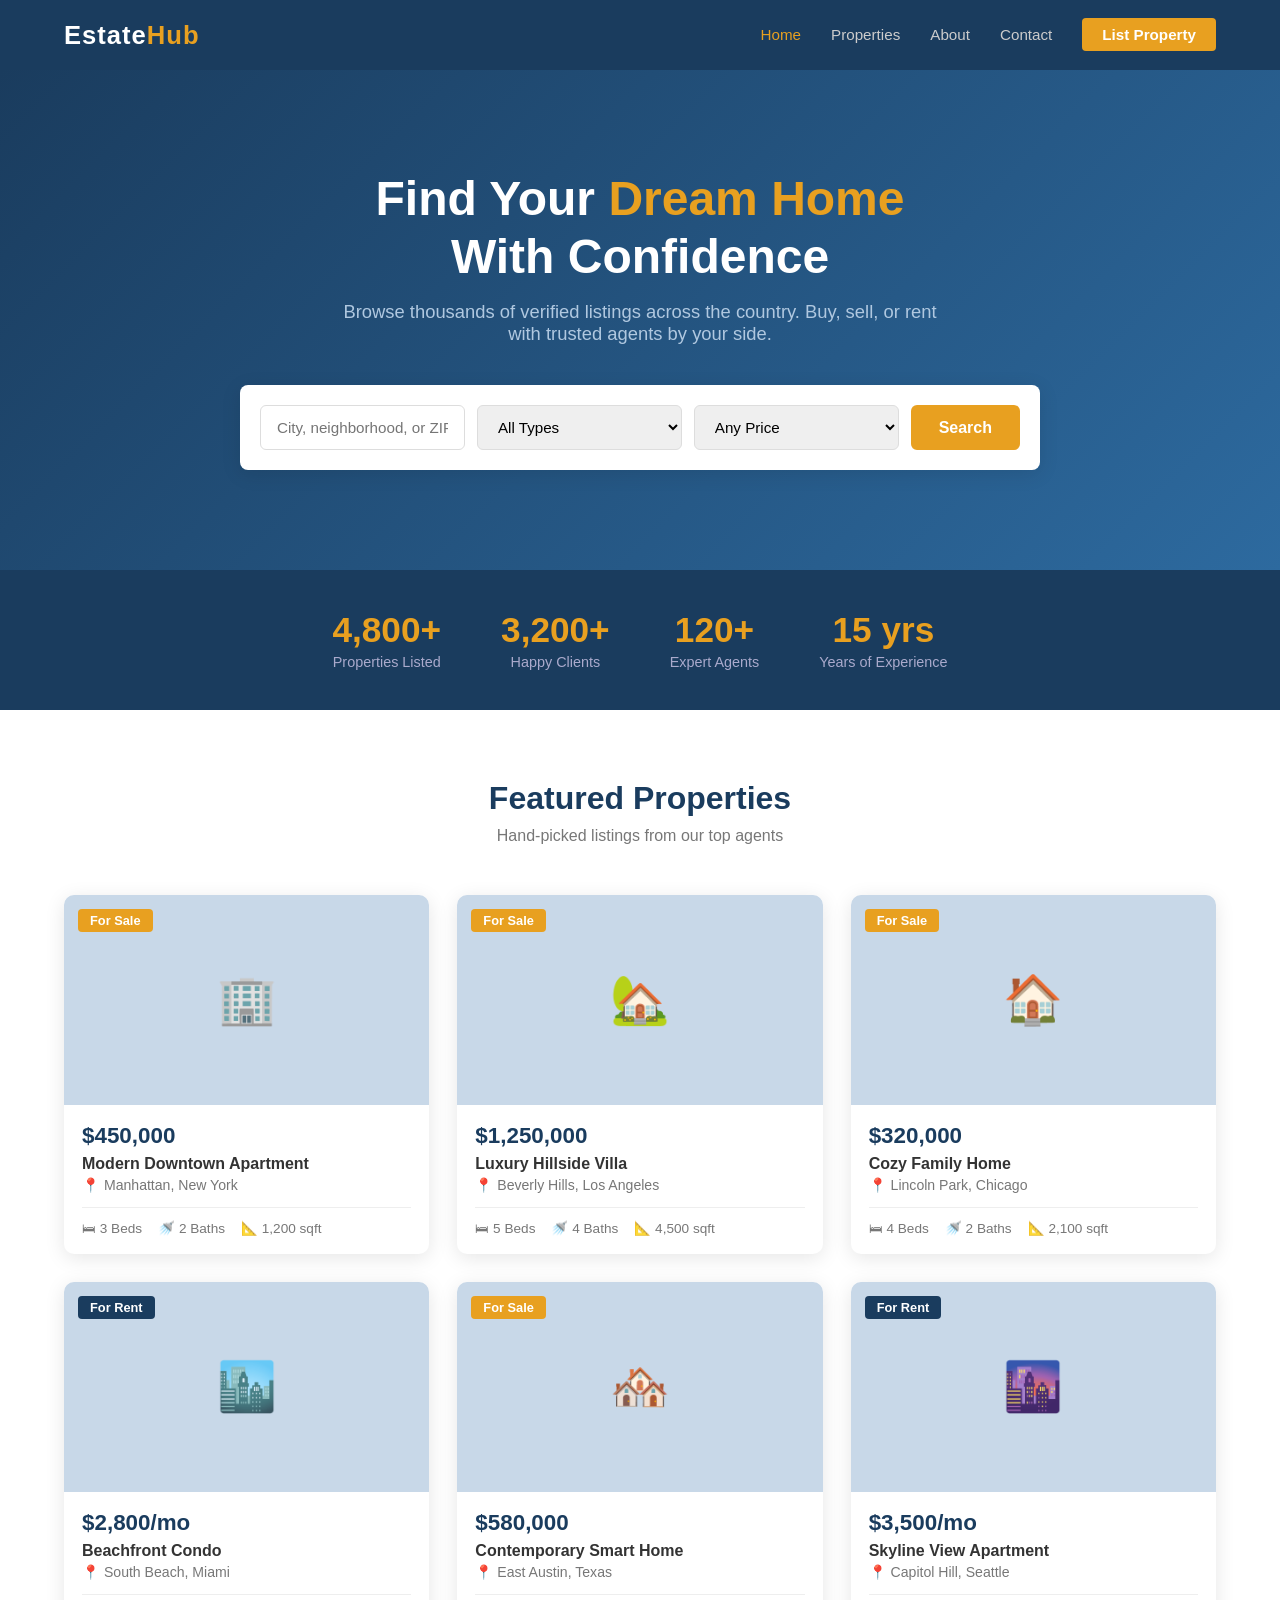
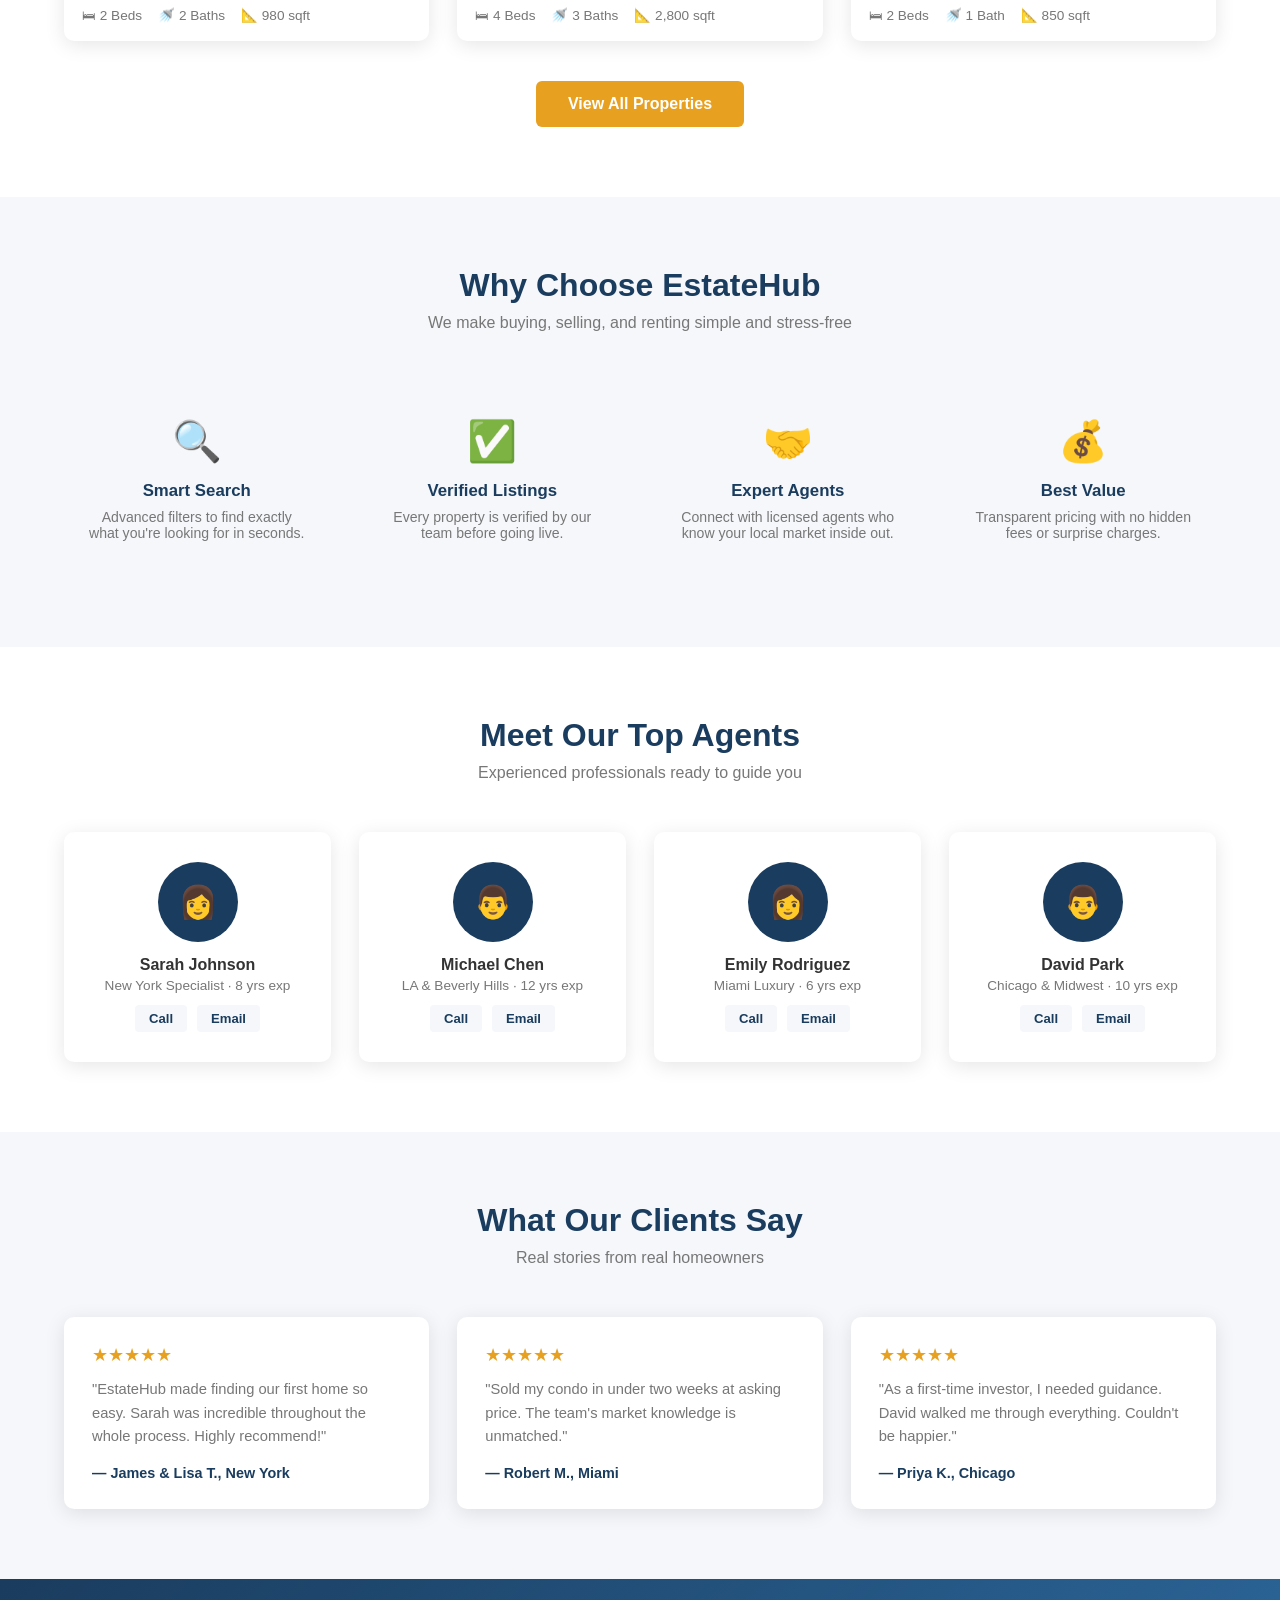
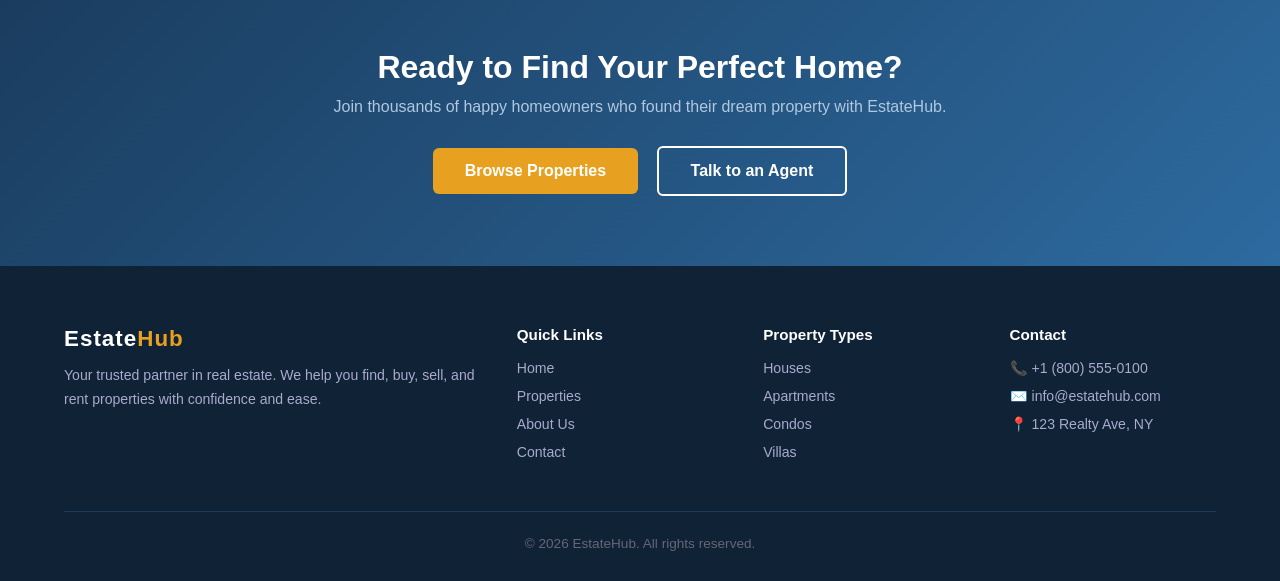
==== index.html @ df9983df "add new" ====
<!DOCTYPE html>
<html lang="en">
<head>
  <meta charset="UTF-8" />
  <meta name="viewport" content="width=device-width, initial-scale=1.0" />
  <title>EstateHub - Find Your Dream Home</title>
  <link rel="stylesheet" href="css/style.css" />
</head>
<body>

<!-- NAV -->
<nav>
  <div class="logo">Estate<span>Hub</span></div>
  <ul>
    <li><a href="index.html" class="active">Home</a></li>
    <li><a href="properties.html">Properties</a></li>
    <li><a href="about.html">About</a></li>
    <li><a href="contact.html">Contact</a></li>
    <li><a href="contact.html" class="nav-cta">List Property</a></li>
  </ul>
</nav>

<!-- HERO -->
<section class="hero">
  <h1>Find Your <span>Dream Home</span><br>With Confidence</h1>
  <p>Browse thousands of verified listings across the country. Buy, sell, or rent with trusted agents by your side.</p>
  <div class="search-bar">
    <input type="text" id="searchLocation" placeholder="City, neighborhood, or ZIP..." />
    <select id="searchType">
      <option value="">All Types</option>
      <option value="house">House</option>
      <option value="apartment">Apartment</option>
      <option value="condo">Condo</option>
      <option value="villa">Villa</option>
    </select>
    <select id="searchPrice">
      <option value="">Any Price</option>
      <option value="0-200000">Under $200K</option>
      <option value="200000-500000">$200K - $500K</option>
      <option value="500000-1000000">$500K - $1M</option>
      <option value="1000000-99999999">$1M+</option>
    </select>
    <button id="searchBtn">Search</button>
  </div>
</section>

<!-- STATS -->
<div class="stats">
  <div class="stat-item">
    <h3 data-target="4800" data-suffix="+">0</h3>
    <p>Properties Listed</p>
  </div>
  <div class="stat-item">
    <h3 data-target="3200" data-suffix="+">0</h3>
    <p>Happy Clients</p>
  </div>
  <div class="stat-item">
    <h3 data-target="120" data-suffix="+">0</h3>
    <p>Expert Agents</p>
  </div>
  <div class="stat-item">
    <h3 data-target="15" data-suffix=" yrs">0</h3>
    <p>Years of Experience</p>
  </div>
</div>

<!-- FEATURED PROPERTIES -->
<section>
  <div class="section-title">
    <h2>Featured Properties</h2>
    <p>Hand-picked listings from our top agents</p>
  </div>
  <div class="properties-grid">

    <div class="property-card" data-location="new york" data-type="apartment" data-price="450000" data-status="sale">
      <div class="card-img-wrap">
        <div class="property-img">🏢</div>
        <span class="property-badge">For Sale</span>
      </div>
      <div class="property-info">
        <div class="property-price">$450,000</div>
        <div class="property-title">Modern Downtown Apartment</div>
        <div class="property-location">📍 Manhattan, New York</div>
        <div class="property-features">
          <span>🛏 3 Beds</span>
          <span>🚿 2 Baths</span>
          <span>📐 1,200 sqft</span>
        </div>
      </div>
    </div>

    <div class="property-card" data-location="los angeles" data-type="villa" data-price="1250000" data-status="sale">
      <div class="card-img-wrap">
        <div class="property-img">🏡</div>
        <span class="property-badge">For Sale</span>
      </div>
      <div class="property-info">
        <div class="property-price">$1,250,000</div>
        <div class="property-title">Luxury Hillside Villa</div>
        <div class="property-location">📍 Beverly Hills, Los Angeles</div>
        <div class="property-features">
          <span>🛏 5 Beds</span>
          <span>🚿 4 Baths</span>
          <span>📐 4,500 sqft</span>
        </div>
      </div>
    </div>

    <div class="property-card" data-location="chicago" data-type="house" data-price="320000" data-status="sale">
      <div class="card-img-wrap">
        <div class="property-img">🏠</div>
        <span class="property-badge">For Sale</span>
      </div>
      <div class="property-info">
        <div class="property-price">$320,000</div>
        <div class="property-title">Cozy Family Home</div>
        <div class="property-location">📍 Lincoln Park, Chicago</div>
        <div class="property-features">
          <span>🛏 4 Beds</span>
          <span>🚿 2 Baths</span>
          <span>📐 2,100 sqft</span>
        </div>
      </div>
    </div>

    <div class="property-card" data-location="miami" data-type="condo" data-price="2800" data-status="rent">
      <div class="card-img-wrap">
        <div class="property-img">🏙️</div>
        <span class="property-badge" style="background:#1a3c5e">For Rent</span>
      </div>
      <div class="property-info">
        <div class="property-price">$2,800/mo</div>
        <div class="property-title">Beachfront Condo</div>
        <div class="property-location">📍 South Beach, Miami</div>
        <div class="property-features">
          <span>🛏 2 Beds</span>
          <span>🚿 2 Baths</span>
          <span>📐 980 sqft</span>
        </div>
      </div>
    </div>

    <div class="property-card" data-location="austin" data-type="house" data-price="580000" data-status="sale">
      <div class="card-img-wrap">
        <div class="property-img">🏘️</div>
        <span class="property-badge">For Sale</span>
      </div>
      <div class="property-info">
        <div class="property-price">$580,000</div>
        <div class="property-title">Contemporary Smart Home</div>
        <div class="property-location">📍 East Austin, Texas</div>
        <div class="property-features">
          <span>🛏 4 Beds</span>
          <span>🚿 3 Baths</span>
          <span>📐 2,800 sqft</span>
        </div>
      </div>
    </div>

    <div class="property-card" data-location="seattle" data-type="apartment" data-price="3500" data-status="rent">
      <div class="card-img-wrap">
        <div class="property-img">🌆</div>
        <span class="property-badge" style="background:#1a3c5e">For Rent</span>
      </div>
      <div class="property-info">
        <div class="property-price">$3,500/mo</div>
        <div class="property-title">Skyline View Apartment</div>
        <div class="property-location">📍 Capitol Hill, Seattle</div>
        <div class="property-features">
          <span>🛏 2 Beds</span>
          <span>🚿 1 Bath</span>
          <span>📐 850 sqft</span>
        </div>
      </div>
    </div>

  </div>
  <div style="text-align:center; margin-top:40px;">
    <a href="properties.html" class="btn btn-accent">View All Properties</a>
  </div>
</section>

<!-- WHY CHOOSE US -->
<section style="background:var(--light)">
  <div class="section-title">
    <h2>Why Choose EstateHub</h2>
    <p>We make buying, selling, and renting simple and stress-free</p>
  </div>
  <div class="features-grid">
    <div class="feature-card">
      <div class="feature-icon">🔍</div>
      <h3>Smart Search</h3>
      <p>Advanced filters to find exactly what you're looking for in seconds.</p>
    </div>
    <div class="feature-card">
      <div class="feature-icon">✅</div>
      <h3>Verified Listings</h3>
      <p>Every property is verified by our team before going live.</p>
    </div>
    <div class="feature-card">
      <div class="feature-icon">🤝</div>
      <h3>Expert Agents</h3>
      <p>Connect with licensed agents who know your local market inside out.</p>
    </div>
    <div class="feature-card">
      <div class="feature-icon">💰</div>
      <h3>Best Value</h3>
      <p>Transparent pricing with no hidden fees or surprise charges.</p>
    </div>
  </div>
</section>

<!-- AGENTS -->
<section>
  <div class="section-title">
    <h2>Meet Our Top Agents</h2>
    <p>Experienced professionals ready to guide you</p>
  </div>
  <div class="agents-grid">
    <div class="agent-card">
      <div class="agent-avatar">👩</div>
      <h3>Sarah Johnson</h3>
      <p>New York Specialist · 8 yrs exp</p>
      <div class="agent-contact">
        <a href="contact.html">Call</a>
        <a href="contact.html">Email</a>
      </div>
    </div>
    <div class="agent-card">
      <div class="agent-avatar">👨</div>
      <h3>Michael Chen</h3>
      <p>LA & Beverly Hills · 12 yrs exp</p>
      <div class="agent-contact">
        <a href="contact.html">Call</a>
        <a href="contact.html">Email</a>
      </div>
    </div>
    <div class="agent-card">
      <div class="agent-avatar">👩</div>
      <h3>Emily Rodriguez</h3>
      <p>Miami Luxury · 6 yrs exp</p>
      <div class="agent-contact">
        <a href="contact.html">Call</a>
        <a href="contact.html">Email</a>
      </div>
    </div>
    <div class="agent-card">
      <div class="agent-avatar">👨</div>
      <h3>David Park</h3>
      <p>Chicago & Midwest · 10 yrs exp</p>
      <div class="agent-contact">
        <a href="contact.html">Call</a>
        <a href="contact.html">Email</a>
      </div>
    </div>
  </div>
</section>

<!-- TESTIMONIALS -->
<section class="testimonials">
  <div class="section-title">
    <h2>What Our Clients Say</h2>
    <p>Real stories from real homeowners</p>
  </div>
  <div class="testimonials-grid">
    <div class="testimonial-card">
      <div class="stars">★★★★★</div>
      <p>"EstateHub made finding our first home so easy. Sarah was incredible throughout the whole process. Highly recommend!"</p>
      <div class="testimonial-author">— James & Lisa T., New York</div>
    </div>
    <div class="testimonial-card">
      <div class="stars">★★★★★</div>
      <p>"Sold my condo in under two weeks at asking price. The team's market knowledge is unmatched."</p>
      <div class="testimonial-author">— Robert M., Miami</div>
    </div>
    <div class="testimonial-card">
      <div class="stars">★★★★★</div>
      <p>"As a first-time investor, I needed guidance. David walked me through everything. Couldn't be happier."</p>
      <div class="testimonial-author">— Priya K., Chicago</div>
    </div>
  </div>
</section>

<!-- CTA -->
<section class="cta-banner">
  <h2>Ready to Find Your Perfect Home?</h2>
  <p>Join thousands of happy homeowners who found their dream property with EstateHub.</p>
  <a href="properties.html" class="btn btn-accent">Browse Properties</a>
  <a href="contact.html" class="btn btn-outline">Talk to an Agent</a>
</section>

<!-- FOOTER -->
<footer>
  <div class="footer-grid">
    <div class="footer-brand">
      <div class="logo">Estate<span>Hub</span></div>
      <p>Your trusted partner in real estate. We help you find, buy, sell, and rent properties with confidence and ease.</p>
    </div>
    <div>
      <h4>Quick Links</h4>
      <ul>
        <li><a href="index.html">Home</a></li>
        <li><a href="properties.html">Properties</a></li>
        <li><a href="about.html">About Us</a></li>
        <li><a href="contact.html">Contact</a></li>
      </ul>
    </div>
    <div>
      <h4>Property Types</h4>
      <ul>
        <li><a href="properties.html">Houses</a></li>
        <li><a href="properties.html">Apartments</a></li>
        <li><a href="properties.html">Condos</a></li>
        <li><a href="properties.html">Villas</a></li>
      </ul>
    </div>
    <div>
      <h4>Contact</h4>
      <ul>
        <li><a href="#">📞 +1 (800) 555-0100</a></li>
        <li><a href="#">✉️ info@estatehub.com</a></li>
        <li><a href="#">📍 123 Realty Ave, NY</a></li>
      </ul>
    </div>
  </div>
  <div class="footer-bottom">
    <p>&copy; 2026 EstateHub. All rights reserved.</p>
  </div>
</footer>

<script src="js/main.js"></script>
</body>
</html>
---- css/style.css ----
* {
  margin: 0;
  padding: 0;
  box-sizing: border-box;
}

:root {
  --primary: #1a3c5e;
  --accent: #e8a020;
  --light: #f5f7fa;
  --text: #333;
  --muted: #777;
  --white: #fff;
  --shadow: 0 4px 20px rgba(0,0,0,0.1);
}

body {
  font-family: 'Segoe UI', sans-serif;
  color: var(--text);
  background: var(--white);
}

a { text-decoration: none; color: inherit; }

/* NAV */
nav {
  background: var(--primary);
  padding: 0 5%;
  display: flex;
  align-items: center;
  justify-content: space-between;
  position: sticky;
  top: 0;
  z-index: 100;
  height: 70px;
}

.logo {
  color: var(--white);
  font-size: 1.6rem;
  font-weight: 700;
  letter-spacing: 1px;
}

.logo span { color: var(--accent); }

nav ul {
  list-style: none;
  display: flex;
  gap: 30px;
}

nav ul a {
  color: #ccc;
  font-size: 0.95rem;
  transition: color 0.2s;
}

nav ul a:hover, nav ul a.active { color: var(--accent); }

.nav-cta {
  background: var(--accent);
  color: var(--white) !important;
  padding: 8px 20px;
  border-radius: 4px;
  font-weight: 600;
}

/* HERO */
.hero {
  background: linear-gradient(135deg, #1a3c5e 0%, #2d6a9f 100%);
  color: var(--white);
  padding: 100px 5%;
  text-align: center;
}

.hero h1 {
  font-size: 3rem;
  margin-bottom: 16px;
  line-height: 1.2;
}

.hero h1 span { color: var(--accent); }

.hero p {
  font-size: 1.15rem;
  color: #b0c8e0;
  margin-bottom: 40px;
  max-width: 600px;
  margin-left: auto;
  margin-right: auto;
}

/* SEARCH BAR */
.search-bar {
  background: var(--white);
  border-radius: 8px;
  padding: 20px;
  display: flex;
  gap: 12px;
  max-width: 800px;
  margin: 0 auto;
  flex-wrap: wrap;
  box-shadow: var(--shadow);
}

.search-bar input,
.search-bar select {
  flex: 1;
  min-width: 150px;
  padding: 12px 16px;
  border: 1px solid #ddd;
  border-radius: 6px;
  font-size: 0.95rem;
  outline: none;
}

.search-bar button {
  background: var(--accent);
  color: var(--white);
  border: none;
  padding: 12px 28px;
  border-radius: 6px;
  font-size: 1rem;
  font-weight: 600;
  cursor: pointer;
  transition: background 0.2s;
}

.search-bar button:hover { background: #c8881a; }

/* STATS */
.stats {
  background: var(--primary);
  color: var(--white);
  display: flex;
  justify-content: center;
  gap: 60px;
  padding: 40px 5%;
  flex-wrap: wrap;
}

.stat-item { text-align: center; }
.stat-item h3 { font-size: 2.2rem; color: var(--accent); }
.stat-item p { font-size: 0.9rem; color: #aac; margin-top: 4px; }

/* SECTIONS */
section { padding: 70px 5%; }

.section-title {
  text-align: center;
  margin-bottom: 50px;
}

.section-title h2 {
  font-size: 2rem;
  color: var(--primary);
  margin-bottom: 10px;
}

.section-title p { color: var(--muted); font-size: 1rem; }

/* PROPERTY CARDS */
.properties-grid {
  display: grid;
  grid-template-columns: repeat(auto-fill, minmax(300px, 1fr));
  gap: 28px;
}

.property-card {
  border-radius: 10px;
  overflow: hidden;
  box-shadow: var(--shadow);
  transition: transform 0.2s;
  background: var(--white);
}

.property-card:hover { transform: translateY(-6px); }

.property-img {
  width: 100%;
  height: 210px;
  object-fit: cover;
  background: #c8d8e8;
  display: flex;
  align-items: center;
  justify-content: center;
  font-size: 3rem;
}

.property-badge {
  position: absolute;
  top: 14px;
  left: 14px;
  background: var(--accent);
  color: var(--white);
  padding: 4px 12px;
  border-radius: 4px;
  font-size: 0.8rem;
  font-weight: 600;
}

.card-img-wrap { position: relative; }

.property-info { padding: 18px; }

.property-price {
  font-size: 1.4rem;
  font-weight: 700;
  color: var(--primary);
  margin-bottom: 6px;
}

.property-title {
  font-size: 1rem;
  font-weight: 600;
  margin-bottom: 4px;
}

.property-location {
  color: var(--muted);
  font-size: 0.88rem;
  margin-bottom: 14px;
}

.property-features {
  display: flex;
  gap: 16px;
  font-size: 0.85rem;
  color: var(--muted);
  border-top: 1px solid #eee;
  padding-top: 12px;
}

.property-features span { display: flex; align-items: center; gap: 4px; }

/* FEATURES SECTION */
.features-grid {
  display: grid;
  grid-template-columns: repeat(auto-fill, minmax(220px, 1fr));
  gap: 30px;
}

.feature-card {
  text-align: center;
  padding: 36px 24px;
  border-radius: 10px;
  background: var(--light);
  transition: box-shadow 0.2s;
}

.feature-card:hover { box-shadow: var(--shadow); }

.feature-icon {
  font-size: 2.5rem;
  margin-bottom: 16px;
}

.feature-card h3 {
  font-size: 1.05rem;
  color: var(--primary);
  margin-bottom: 8px;
}

.feature-card p { font-size: 0.88rem; color: var(--muted); }

/* AGENTS */
.agents-grid {
  display: grid;
  grid-template-columns: repeat(auto-fill, minmax(220px, 1fr));
  gap: 28px;
}

.agent-card {
  text-align: center;
  padding: 30px 20px;
  border-radius: 10px;
  box-shadow: var(--shadow);
  background: var(--white);
}

.agent-avatar {
  width: 80px;
  height: 80px;
  border-radius: 50%;
  background: var(--primary);
  color: var(--white);
  font-size: 2rem;
  display: flex;
  align-items: center;
  justify-content: center;
  margin: 0 auto 14px;
}

.agent-card h3 { font-size: 1rem; font-weight: 600; margin-bottom: 4px; }
.agent-card p { font-size: 0.85rem; color: var(--muted); margin-bottom: 12px; }

.agent-contact {
  display: flex;
  justify-content: center;
  gap: 10px;
}

.agent-contact a {
  background: var(--light);
  padding: 6px 14px;
  border-radius: 4px;
  font-size: 0.82rem;
  color: var(--primary);
  font-weight: 600;
  transition: background 0.2s;
}

.agent-contact a:hover { background: var(--accent); color: var(--white); }

/* TESTIMONIALS */
.testimonials { background: var(--light); }

.testimonials-grid {
  display: grid;
  grid-template-columns: repeat(auto-fill, minmax(280px, 1fr));
  gap: 28px;
}

.testimonial-card {
  background: var(--white);
  padding: 28px;
  border-radius: 10px;
  box-shadow: var(--shadow);
}

.stars { color: var(--accent); font-size: 1.1rem; margin-bottom: 12px; }

.testimonial-card p {
  font-size: 0.92rem;
  color: var(--muted);
  line-height: 1.6;
  margin-bottom: 16px;
}

.testimonial-author { font-weight: 600; font-size: 0.9rem; color: var(--primary); }

/* CTA BANNER */
.cta-banner {
  background: linear-gradient(135deg, var(--primary), #2d6a9f);
  color: var(--white);
  text-align: center;
  padding: 70px 5%;
}

.cta-banner h2 { font-size: 2rem; margin-bottom: 12px; }
.cta-banner p { color: #b0c8e0; margin-bottom: 30px; font-size: 1rem; }

.btn {
  display: inline-block;
  padding: 14px 32px;
  border-radius: 6px;
  font-weight: 600;
  font-size: 1rem;
  cursor: pointer;
  transition: all 0.2s;
}

.btn-accent { background: var(--accent); color: var(--white); }
.btn-accent:hover { background: #c8881a; }
.btn-outline { border: 2px solid var(--white); color: var(--white); margin-left: 14px; }
.btn-outline:hover { background: var(--white); color: var(--primary); }

/* FOOTER */
footer {
  background: #0f2236;
  color: #aac;
  padding: 60px 5% 30px;
}

.footer-grid {
  display: grid;
  grid-template-columns: 2fr 1fr 1fr 1fr;
  gap: 40px;
  margin-bottom: 40px;
}

.footer-brand .logo { font-size: 1.4rem; }
.footer-brand p { margin-top: 12px; font-size: 0.88rem; line-height: 1.7; }

footer h4 { color: var(--white); margin-bottom: 16px; font-size: 0.95rem; }

footer ul { list-style: none; }
footer ul li { margin-bottom: 10px; }
footer ul a { font-size: 0.88rem; color: #aac; transition: color 0.2s; }
footer ul a:hover { color: var(--accent); }

.footer-bottom {
  border-top: 1px solid #1e3a55;
  padding-top: 24px;
  text-align: center;
  font-size: 0.85rem;
  color: #667;
}

/* PROPERTIES PAGE */
.page-hero {
  background: linear-gradient(135deg, var(--primary), #2d6a9f);
  color: var(--white);
  padding: 60px 5%;
  text-align: center;
}

.page-hero h1 { font-size: 2.4rem; margin-bottom: 8px; }
.page-hero p { color: #b0c8e0; }

.filters-bar {
  background: var(--light);
  padding: 24px 5%;
  display: flex;
  gap: 14px;
  flex-wrap: wrap;
  align-items: center;
}

.filters-bar select,
.filters-bar input {
  padding: 10px 14px;
  border: 1px solid #ddd;
  border-radius: 6px;
  font-size: 0.9rem;
  outline: none;
  background: var(--white);
}

.filters-bar button {
  background: var(--primary);
  color: var(--white);
  border: none;
  padding: 10px 22px;
  border-radius: 6px;
  cursor: pointer;
  font-size: 0.9rem;
  font-weight: 600;
}

.properties-section { padding: 50px 5%; }

/* ABOUT PAGE */
.about-story {
  display: grid;
  grid-template-columns: 1fr 1fr;
  gap: 60px;
  align-items: center;
}

.about-img-placeholder {
  background: linear-gradient(135deg, var(--primary), #2d6a9f);
  border-radius: 12px;
  height: 380px;
  display: flex;
  align-items: center;
  justify-content: center;
  font-size: 5rem;
}

.about-story h2 { font-size: 1.9rem; color: var(--primary); margin-bottom: 16px; }
.about-story p { color: var(--muted); line-height: 1.8; margin-bottom: 14px; }

.values-grid {
  display: grid;
  grid-template-columns: repeat(auto-fill, minmax(200px, 1fr));
  gap: 24px;
}

.value-card {
  padding: 28px 20px;
  border-left: 4px solid var(--accent);
  background: var(--light);
  border-radius: 0 8px 8px 0;
}

.value-card h3 { color: var(--primary); margin-bottom: 8px; font-size: 1rem; }
.value-card p { font-size: 0.87rem; color: var(--muted); }

/* CONTACT PAGE */
.contact-grid {
  display: grid;
  grid-template-columns: 1fr 1.5fr;
  gap: 60px;
  align-items: start;
}

.contact-info h2 { font-size: 1.8rem; color: var(--primary); margin-bottom: 16px; }
.contact-info p { color: var(--muted); line-height: 1.7; margin-bottom: 28px; }

.contact-detail {
  display: flex;
  align-items: flex-start;
  gap: 14px;
  margin-bottom: 20px;
}

.contact-icon {
  font-size: 1.4rem;
  width: 44px;
  height: 44px;
  background: var(--light);
  border-radius: 8px;
  display: flex;
  align-items: center;
  justify-content: center;
  flex-shrink: 0;
}

.contact-detail h4 { font-size: 0.9rem; color: var(--primary); margin-bottom: 2px; }
.contact-detail p { font-size: 0.87rem; color: var(--muted); }

.contact-form {
  background: var(--white);
  padding: 40px;
  border-radius: 12px;
  box-shadow: var(--shadow);
}

.contact-form h3 { font-size: 1.4rem; color: var(--primary); margin-bottom: 24px; }

.form-row { display: grid; grid-template-columns: 1fr 1fr; gap: 16px; }

.form-group { margin-bottom: 18px; }

.form-group label {
  display: block;
  font-size: 0.88rem;
  font-weight: 600;
  color: var(--primary);
  margin-bottom: 6px;
}

.form-group input,
.form-group select,
.form-group textarea {
  width: 100%;
  padding: 12px 14px;
  border: 1px solid #ddd;
  border-radius: 6px;
  font-size: 0.92rem;
  outline: none;
  transition: border-color 0.2s;
  font-family: inherit;
}

.form-group input:focus,
.form-group select:focus,
.form-group textarea:focus { border-color: var(--primary); }

.form-group textarea { resize: vertical; min-height: 120px; }

.form-submit {
  width: 100%;
  background: var(--primary);
  color: var(--white);
  border: none;
  padding: 14px;
  border-radius: 6px;
  font-size: 1rem;
  font-weight: 600;
  cursor: pointer;
  transition: background 0.2s;
}

.form-submit:hover { background: var(--accent); }

/* MAP PLACEHOLDER */
.map-placeholder {
  background: linear-gradient(135deg, #c8d8e8, #a0b8d0);
  height: 300px;
  border-radius: 12px;
  display: flex;
  align-items: center;
  justify-content: center;
  font-size: 3rem;
  margin-top: 50px;
  color: var(--primary);
}

/* RESPONSIVE */
@media (max-width: 768px) {
  .hero h1 { font-size: 2rem; }
  .footer-grid { grid-template-columns: 1fr 1fr; }
  .about-story { grid-template-columns: 1fr; }
  .contact-grid { grid-template-columns: 1fr; }
  .form-row { grid-template-columns: 1fr; }
  nav ul { display: none; }
  .stats { gap: 30px; }
}
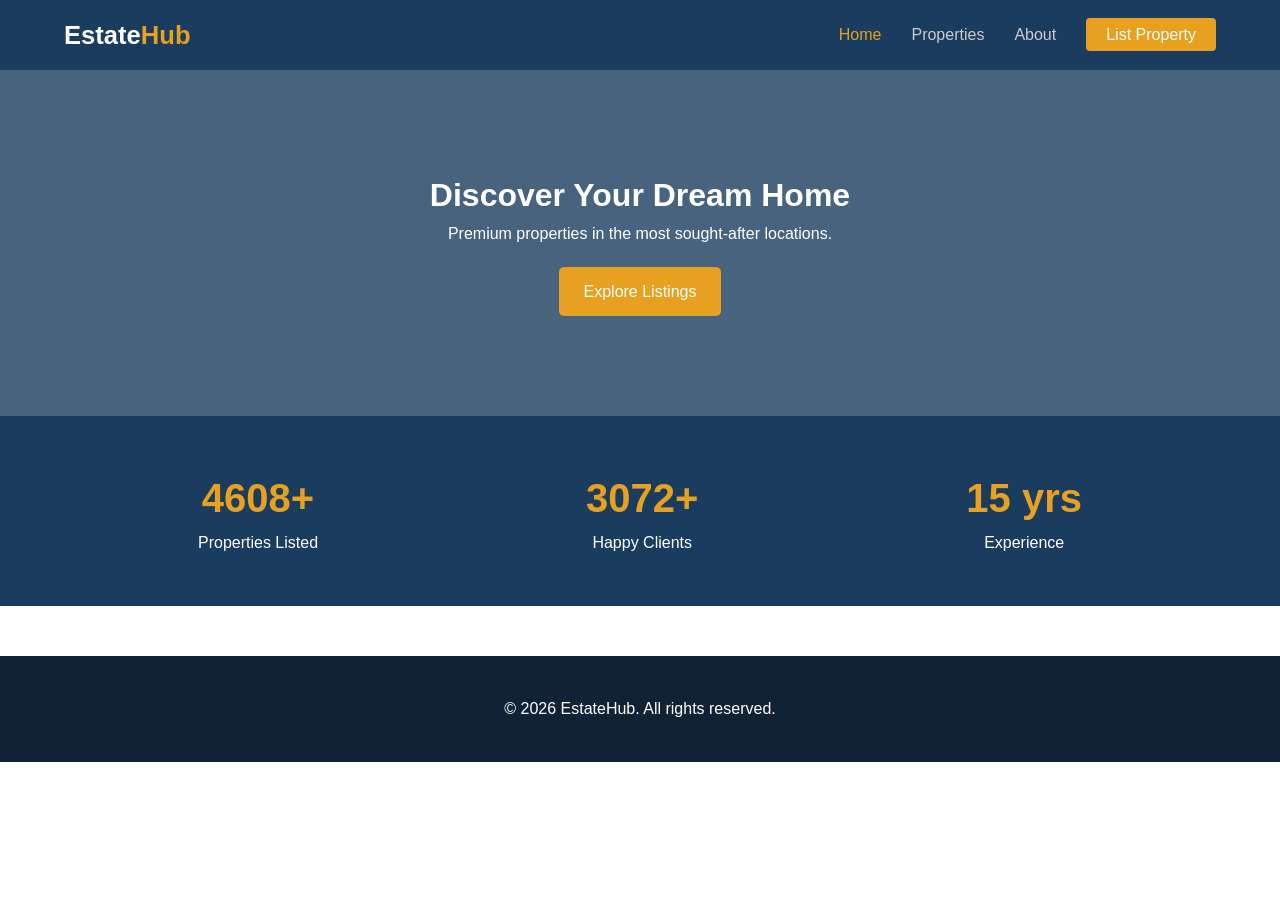
==== commit b46b7077: "new changes" ====
--- a/index.html
+++ b/index.html
@@ -1,333 +1,35 @@
 <!DOCTYPE html>
 <html lang="en">
 <head>
-  <meta charset="UTF-8" />
-  <meta name="viewport" content="width=device-width, initial-scale=1.0" />
-  <title>EstateHub - Find Your Dream Home</title>
-  <link rel="stylesheet" href="css/style.css" />
+    <meta charset="UTF-8">
+    <meta name="viewport" content="width=device-width, initial-scale=1.0">
+    <title>EstateHub | Luxury Real Estate</title>
+    <link rel="stylesheet" href="css/style.css">
 </head>
 <body>
+    <nav>
+        <div class="logo">Estate<span>Hub</span></div>
+        <ul>
+            <li><a href="index.html" class="active">Home</a></li>
+            <li><a href="properties.html">Properties</a></li>
+            <li><a href="about.html">About</a></li>
+            <li><a href="contact.html" class="nav-cta">List Property</a></li>
+        </ul>
+    </nav>
 
-<!-- NAV -->
-<nav>
-  <div class="logo">Estate<span>Hub</span></div>
-  <ul>
-    <li><a href="index.html" class="active">Home</a></li>
-    <li><a href="properties.html">Properties</a></li>
-    <li><a href="about.html">About</a></li>
-    <li><a href="contact.html">Contact</a></li>
-    <li><a href="contact.html" class="nav-cta">List Property</a></li>
-  </ul>
-</nav>
+    <header class="hero">
+        <h1>Discover Your <span>Dream Home</span></h1>
+        <p>Premium properties in the most sought-after locations.</p>
+        <a href="properties.html" style="background:var(--accent); color:white; padding:12px 25px; border-radius:5px; display:inline-block; margin-top:20px;">Explore Listings</a>
+    </header>
 
-<!-- HERO -->
-<section class="hero">
-  <h1>Find Your <span>Dream Home</span><br>With Confidence</h1>
-  <p>Browse thousands of verified listings across the country. Buy, sell, or rent with trusted agents by your side.</p>
-  <div class="search-bar">
-    <input type="text" id="searchLocation" placeholder="City, neighborhood, or ZIP..." />
-    <select id="searchType">
-      <option value="">All Types</option>
-      <option value="house">House</option>
-      <option value="apartment">Apartment</option>
-      <option value="condo">Condo</option>
-      <option value="villa">Villa</option>
-    </select>
-    <select id="searchPrice">
-      <option value="">Any Price</option>
-      <option value="0-200000">Under $200K</option>
-      <option value="200000-500000">$200K - $500K</option>
-      <option value="500000-1000000">$500K - $1M</option>
-      <option value="1000000-99999999">$1M+</option>
-    </select>
-    <button id="searchBtn">Search</button>
-  </div>
-</section>
+    <section class="stats">
+        <div class="stat-item"><h3 data-target="4800" data-suffix="+">0</h3><p>Properties Listed</p></div>
+        <div class="stat-item"><h3 data-target="3200" data-suffix="+">0</h3><p>Happy Clients</p></div>
+        <div class="stat-item"><h3 data-target="15" data-suffix=" yrs">0</h3><p>Experience</p></div>
+    </section>
 
-<!-- STATS -->
-<div class="stats">
-  <div class="stat-item">
-    <h3 data-target="4800" data-suffix="+">0</h3>
-    <p>Properties Listed</p>
-  </div>
-  <div class="stat-item">
-    <h3 data-target="3200" data-suffix="+">0</h3>
-    <p>Happy Clients</p>
-  </div>
-  <div class="stat-item">
-    <h3 data-target="120" data-suffix="+">0</h3>
-    <p>Expert Agents</p>
-  </div>
-  <div class="stat-item">
-    <h3 data-target="15" data-suffix=" yrs">0</h3>
-    <p>Years of Experience</p>
-  </div>
-</div>
-
-<!-- FEATURED PROPERTIES -->
-<section>
-  <div class="section-title">
-    <h2>Featured Properties</h2>
-    <p>Hand-picked listings from our top agents</p>
-  </div>
-  <div class="properties-grid">
-
-    <div class="property-card" data-location="new york" data-type="apartment" data-price="450000" data-status="sale">
-      <div class="card-img-wrap">
-        <div class="property-img">🏢</div>
-        <span class="property-badge">For Sale</span>
-      </div>
-      <div class="property-info">
-        <div class="property-price">$450,000</div>
-        <div class="property-title">Modern Downtown Apartment</div>
-        <div class="property-location">📍 Manhattan, New York</div>
-        <div class="property-features">
-          <span>🛏 3 Beds</span>
-          <span>🚿 2 Baths</span>
-          <span>📐 1,200 sqft</span>
-        </div>
-      </div>
-    </div>
-
-    <div class="property-card" data-location="los angeles" data-type="villa" data-price="1250000" data-status="sale">
-      <div class="card-img-wrap">
-        <div class="property-img">🏡</div>
-        <span class="property-badge">For Sale</span>
-      </div>
-      <div class="property-info">
-        <div class="property-price">$1,250,000</div>
-        <div class="property-title">Luxury Hillside Villa</div>
-        <div class="property-location">📍 Beverly Hills, Los Angeles</div>
-        <div class="property-features">
-          <span>🛏 5 Beds</span>
-          <span>🚿 4 Baths</span>
-          <span>📐 4,500 sqft</span>
-        </div>
-      </div>
-    </div>
-
-    <div class="property-card" data-location="chicago" data-type="house" data-price="320000" data-status="sale">
-      <div class="card-img-wrap">
-        <div class="property-img">🏠</div>
-        <span class="property-badge">For Sale</span>
-      </div>
-      <div class="property-info">
-        <div class="property-price">$320,000</div>
-        <div class="property-title">Cozy Family Home</div>
-        <div class="property-location">📍 Lincoln Park, Chicago</div>
-        <div class="property-features">
-          <span>🛏 4 Beds</span>
-          <span>🚿 2 Baths</span>
-          <span>📐 2,100 sqft</span>
-        </div>
-      </div>
-    </div>
-
-    <div class="property-card" data-location="miami" data-type="condo" data-price="2800" data-status="rent">
-      <div class="card-img-wrap">
-        <div class="property-img">🏙️</div>
-        <span class="property-badge" style="background:#1a3c5e">For Rent</span>
-      </div>
-      <div class="property-info">
-        <div class="property-price">$2,800/mo</div>
-        <div class="property-title">Beachfront Condo</div>
-        <div class="property-location">📍 South Beach, Miami</div>
-        <div class="property-features">
-          <span>🛏 2 Beds</span>
-          <span>🚿 2 Baths</span>
-          <span>📐 980 sqft</span>
-        </div>
-      </div>
-    </div>
-
-    <div class="property-card" data-location="austin" data-type="house" data-price="580000" data-status="sale">
-      <div class="card-img-wrap">
-        <div class="property-img">🏘️</div>
-        <span class="property-badge">For Sale</span>
-      </div>
-      <div class="property-info">
-        <div class="property-price">$580,000</div>
-        <div class="property-title">Contemporary Smart Home</div>
-        <div class="property-location">📍 East Austin, Texas</div>
-        <div class="property-features">
-          <span>🛏 4 Beds</span>
-          <span>🚿 3 Baths</span>
-          <span>📐 2,800 sqft</span>
-        </div>
-      </div>
-    </div>
-
-    <div class="property-card" data-location="seattle" data-type="apartment" data-price="3500" data-status="rent">
-      <div class="card-img-wrap">
-        <div class="property-img">🌆</div>
-        <span class="property-badge" style="background:#1a3c5e">For Rent</span>
-      </div>
-      <div class="property-info">
-        <div class="property-price">$3,500/mo</div>
-        <div class="property-title">Skyline View Apartment</div>
-        <div class="property-location">📍 Capitol Hill, Seattle</div>
-        <div class="property-features">
-          <span>🛏 2 Beds</span>
-          <span>🚿 1 Bath</span>
-          <span>📐 850 sqft</span>
-        </div>
-      </div>
-    </div>
-
-  </div>
-  <div style="text-align:center; margin-top:40px;">
-    <a href="properties.html" class="btn btn-accent">View All Properties</a>
-  </div>
-</section>
-
-<!-- WHY CHOOSE US -->
-<section style="background:var(--light)">
-  <div class="section-title">
-    <h2>Why Choose EstateHub</h2>
-    <p>We make buying, selling, and renting simple and stress-free</p>
-  </div>
-  <div class="features-grid">
-    <div class="feature-card">
-      <div class="feature-icon">🔍</div>
-      <h3>Smart Search</h3>
-      <p>Advanced filters to find exactly what you're looking for in seconds.</p>
-    </div>
-    <div class="feature-card">
-      <div class="feature-icon">✅</div>
-      <h3>Verified Listings</h3>
-      <p>Every property is verified by our team before going live.</p>
-    </div>
-    <div class="feature-card">
-      <div class="feature-icon">🤝</div>
-      <h3>Expert Agents</h3>
-      <p>Connect with licensed agents who know your local market inside out.</p>
-    </div>
-    <div class="feature-card">
-      <div class="feature-icon">💰</div>
-      <h3>Best Value</h3>
-      <p>Transparent pricing with no hidden fees or surprise charges.</p>
-    </div>
-  </div>
-</section>
-
-<!-- AGENTS -->
-<section>
-  <div class="section-title">
-    <h2>Meet Our Top Agents</h2>
-    <p>Experienced professionals ready to guide you</p>
-  </div>
-  <div class="agents-grid">
-    <div class="agent-card">
-      <div class="agent-avatar">👩</div>
-      <h3>Sarah Johnson</h3>
-      <p>New York Specialist · 8 yrs exp</p>
-      <div class="agent-contact">
-        <a href="contact.html">Call</a>
-        <a href="contact.html">Email</a>
-      </div>
-    </div>
-    <div class="agent-card">
-      <div class="agent-avatar">👨</div>
-      <h3>Michael Chen</h3>
-      <p>LA & Beverly Hills · 12 yrs exp</p>
-      <div class="agent-contact">
-        <a href="contact.html">Call</a>
-        <a href="contact.html">Email</a>
-      </div>
-    </div>
-    <div class="agent-card">
-      <div class="agent-avatar">👩</div>
-      <h3>Emily Rodriguez</h3>
-      <p>Miami Luxury · 6 yrs exp</p>
-      <div class="agent-contact">
-        <a href="contact.html">Call</a>
-        <a href="contact.html">Email</a>
-      </div>
-    </div>
-    <div class="agent-card">
-      <div class="agent-avatar">👨</div>
-      <h3>David Park</h3>
-      <p>Chicago & Midwest · 10 yrs exp</p>
-      <div class="agent-contact">
-        <a href="contact.html">Call</a>
-        <a href="contact.html">Email</a>
-      </div>
-    </div>
-  </div>
-</section>
-
-<!-- TESTIMONIALS -->
-<section class="testimonials">
-  <div class="section-title">
-    <h2>What Our Clients Say</h2>
-    <p>Real stories from real homeowners</p>
-  </div>
-  <div class="testimonials-grid">
-    <div class="testimonial-card">
-      <div class="stars">★★★★★</div>
-      <p>"EstateHub made finding our first home so easy. Sarah was incredible throughout the whole process. Highly recommend!"</p>
-      <div class="testimonial-author">— James & Lisa T., New York</div>
-    </div>
-    <div class="testimonial-card">
-      <div class="stars">★★★★★</div>
-      <p>"Sold my condo in under two weeks at asking price. The team's market knowledge is unmatched."</p>
-      <div class="testimonial-author">— Robert M., Miami</div>
-    </div>
-    <div class="testimonial-card">
-      <div class="stars">★★★★★</div>
-      <p>"As a first-time investor, I needed guidance. David walked me through everything. Couldn't be happier."</p>
-      <div class="testimonial-author">— Priya K., Chicago</div>
-    </div>
-  </div>
-</section>
-
-<!-- CTA -->
-<section class="cta-banner">
-  <h2>Ready to Find Your Perfect Home?</h2>
-  <p>Join thousands of happy homeowners who found their dream property with EstateHub.</p>
-  <a href="properties.html" class="btn btn-accent">Browse Properties</a>
-  <a href="contact.html" class="btn btn-outline">Talk to an Agent</a>
-</section>
-
-<!-- FOOTER -->
-<footer>
-  <div class="footer-grid">
-    <div class="footer-brand">
-      <div class="logo">Estate<span>Hub</span></div>
-      <p>Your trusted partner in real estate. We help you find, buy, sell, and rent properties with confidence and ease.</p>
-    </div>
-    <div>
-      <h4>Quick Links</h4>
-      <ul>
-        <li><a href="index.html">Home</a></li>
-        <li><a href="properties.html">Properties</a></li>
-        <li><a href="about.html">About Us</a></li>
-        <li><a href="contact.html">Contact</a></li>
-      </ul>
-    </div>
-    <div>
-      <h4>Property Types</h4>
-      <ul>
-        <li><a href="properties.html">Houses</a></li>
-        <li><a href="properties.html">Apartments</a></li>
-        <li><a href="properties.html">Condos</a></li>
-        <li><a href="properties.html">Villas</a></li>
-      </ul>
-    </div>
-    <div>
-      <h4>Contact</h4>
-      <ul>
-        <li><a href="#">📞 +1 (800) 555-0100</a></li>
-        <li><a href="#">✉️ info@estatehub.com</a></li>
-        <li><a href="#">📍 123 Realty Ave, NY</a></li>
-      </ul>
-    </div>
-  </div>
-  <div class="footer-bottom">
-    <p>&copy; 2026 EstateHub. All rights reserved.</p>
-  </div>
-</footer>
-
-<script src="js/main.js"></script>
+    <footer><p>&copy; 2026 EstateHub. All rights reserved.</p></footer>
+    <script src="js/main.js"></script>
 </body>
-</html>
+</html>
--- a/css/style.css
+++ b/css/style.css
@@ -1,9 +1,3 @@
-* {
-  margin: 0;
-  padding: 0;
-  box-sizing: border-box;
-}
-
 :root {
   --primary: #1a3c5e;
   --accent: #e8a020;
@@ -14,12 +8,8 @@
   --shadow: 0 4px 20px rgba(0,0,0,0.1);
 }
 
-body {
-  font-family: 'Segoe UI', sans-serif;
-  color: var(--text);
-  background: var(--white);
-}
-
+* { margin: 0; padding: 0; box-sizing: border-box; }
+body { font-family: 'Segoe UI', sans-serif; color: var(--text); line-height: 1.6; }
 a { text-decoration: none; color: inherit; }
 
 /* NAV */
@@ -34,558 +24,172 @@
   z-index: 100;
   height: 70px;
 }
-
-.logo {
-  color: var(--white);
-  font-size: 1.6rem;
-  font-weight: 700;
-  letter-spacing: 1px;
-}
-
+.logo { color: var(--white); font-size: 1.6rem; font-weight: 700; }
 .logo span { color: var(--accent); }
-
-nav ul {
-  list-style: none;
-  display: flex;
-  gap: 30px;
-}
-
-nav ul a {
-  color: #ccc;
-  font-size: 0.95rem;
-  transition: color 0.2s;
-}
-
-nav ul a:hover, nav ul a.active { color: var(--accent); }
-
-.nav-cta {
-  background: var(--accent);
-  color: var(--white) !important;
-  padding: 8px 20px;
-  border-radius: 4px;
-  font-weight: 600;
-}
+nav ul { list-style: none; display: flex; gap: 30px; align-items: center; }
+nav ul a { color: #ccc; transition: 0.3s; }
+nav ul a.active, nav ul a:hover { color: var(--accent); }
+.nav-cta { background: var(--accent); color: white !important; padding: 8px 20px; border-radius: 4px; }
 
 /* HERO */
-.hero {
-  background: linear-gradient(135deg, #1a3c5e 0%, #2d6a9f 100%);
-  color: var(--white);
+.hero, .page-hero {
+  background: linear-gradient(rgba(26, 60, 94, 0.8), rgba(26, 60, 94, 0.8)), 
+              url('https://images.unsplash.com/photo-1600585154340-be6161a56a0c?auto=format&fit=crop&w=1920&q=80');
+  background-size: cover;
+  background-position: center;
+  color: white;
   padding: 100px 5%;
   text-align: center;
 }
-
-.hero h1 {
-  font-size: 3rem;
-  margin-bottom: 16px;
-  line-height: 1.2;
-}
-
-.hero h1 span { color: var(--accent); }
-
-.hero p {
-  font-size: 1.15rem;
-  color: #b0c8e0;
-  margin-bottom: 40px;
-  max-width: 600px;
-  margin-left: auto;
-  margin-right: auto;
-}
-
-/* SEARCH BAR */
-.search-bar {
-  background: var(--white);
-  border-radius: 8px;
-  padding: 20px;
-  display: flex;
-  gap: 12px;
-  max-width: 800px;
-  margin: 0 auto;
-  flex-wrap: wrap;
-  box-shadow: var(--shadow);
-}
-
-.search-bar input,
-.search-bar select {
-  flex: 1;
-  min-width: 150px;
-  padding: 12px 16px;
-  border: 1px solid #ddd;
-  border-radius: 6px;
-  font-size: 0.95rem;
-  outline: none;
-}
-
-.search-bar button {
-  background: var(--accent);
-  color: var(--white);
-  border: none;
-  padding: 12px 28px;
-  border-radius: 6px;
-  font-size: 1rem;
-  font-weight: 600;
-  cursor: pointer;
-  transition: background 0.2s;
-}
-
-.search-bar button:hover { background: #c8881a; }
-
-/* STATS */
-.stats {
-  background: var(--primary);
-  color: var(--white);
-  display: flex;
-  justify-content: center;
-  gap: 60px;
-  padding: 40px 5%;
-  flex-wrap: wrap;
-}
-
-.stat-item { text-align: center; }
-.stat-item h3 { font-size: 2.2rem; color: var(--accent); }
-.stat-item p { font-size: 0.9rem; color: #aac; margin-top: 4px; }
-
-/* SECTIONS */
-section { padding: 70px 5%; }
-
-.section-title {
-  text-align: center;
-  margin-bottom: 50px;
-}
-
-.section-title h2 {
-  font-size: 2rem;
-  color: var(--primary);
-  margin-bottom: 10px;
-}
-
-.section-title p { color: var(--muted); font-size: 1rem; }
 
 /* PROPERTY CARDS */
 .properties-grid {
   display: grid;
   grid-template-columns: repeat(auto-fill, minmax(300px, 1fr));
-  gap: 28px;
+  gap: 30px;
+  padding: 50px 5%;
 }
-
 .property-card {
+  background: white;
   border-radius: 10px;
   overflow: hidden;
   box-shadow: var(--shadow);
-  transition: transform 0.2s;
-  background: var(--white);
+  transition: 0.3s;
+}
+.property-card:hover { transform: translateY(-10px); }
+.property-img { width: 100%; height: 200px; object-fit: cover; }
+.property-info { padding: 20px; }
+.property-price { font-size: 1.5rem; font-weight: 700; color: var(--primary); }
+
+/* STATS */
+.stats { background: var(--primary); color: white; display: flex; justify-content: space-around; padding: 50px 5%; text-align: center; }
+.stat-item h3 { font-size: 2.5rem; color: var(--accent); }
+
+footer { background: #0f2236; color: white; text-align: center; padding: 40px; margin-top: 50px; }
+/* ABOUT PAGE SPECIFIC STYLES */
+.about-story {
+    display: grid;
+    grid-template-columns: 1fr 1.2fr;
+    gap: 60px;
+    align-items: center;
+    padding: 80px 5%;
 }
 
-.property-card:hover { transform: translateY(-6px); }
-
-.property-img {
-  width: 100%;
-  height: 210px;
-  object-fit: cover;
-  background: #c8d8e8;
-  display: flex;
-  align-items: center;
-  justify-content: center;
-  font-size: 3rem;
-}
-
-.property-badge {
-  position: absolute;
-  top: 14px;
-  left: 14px;
-  background: var(--accent);
-  color: var(--white);
-  padding: 4px 12px;
-  border-radius: 4px;
-  font-size: 0.8rem;
-  font-weight: 600;
-}
-
-.card-img-wrap { position: relative; }
-
-.property-info { padding: 18px; }
-
-.property-price {
-  font-size: 1.4rem;
-  font-weight: 700;
-  color: var(--primary);
-  margin-bottom: 6px;
-}
-
-.property-title {
-  font-size: 1rem;
-  font-weight: 600;
-  margin-bottom: 4px;
-}
-
-.property-location {
-  color: var(--muted);
-  font-size: 0.88rem;
-  margin-bottom: 14px;
-}
-
-.property-features {
-  display: flex;
-  gap: 16px;
-  font-size: 0.85rem;
-  color: var(--muted);
-  border-top: 1px solid #eee;
-  padding-top: 12px;
-}
-
-.property-features span { display: flex; align-items: center; gap: 4px; }
-
-/* FEATURES SECTION */
-.features-grid {
-  display: grid;
-  grid-template-columns: repeat(auto-fill, minmax(220px, 1fr));
-  gap: 30px;
-}
-
-.feature-card {
-  text-align: center;
-  padding: 36px 24px;
-  border-radius: 10px;
-  background: var(--light);
-  transition: box-shadow 0.2s;
-}
-
-.feature-card:hover { box-shadow: var(--shadow); }
-
-.feature-icon {
-  font-size: 2.5rem;
-  margin-bottom: 16px;
-}
-
-.feature-card h3 {
-  font-size: 1.05rem;
-  color: var(--primary);
-  margin-bottom: 8px;
-}
-
-.feature-card p { font-size: 0.88rem; color: var(--muted); }
-
-/* AGENTS */
-.agents-grid {
-  display: grid;
-  grid-template-columns: repeat(auto-fill, minmax(220px, 1fr));
-  gap: 28px;
-}
-
-.agent-card {
-  text-align: center;
-  padding: 30px 20px;
-  border-radius: 10px;
-  box-shadow: var(--shadow);
-  background: var(--white);
-}
-
-.agent-avatar {
-  width: 80px;
-  height: 80px;
-  border-radius: 50%;
-  background: var(--primary);
-  color: var(--white);
-  font-size: 2rem;
-  display: flex;
-  align-items: center;
-  justify-content: center;
-  margin: 0 auto 14px;
-}
-
-.agent-card h3 { font-size: 1rem; font-weight: 600; margin-bottom: 4px; }
-.agent-card p { font-size: 0.85rem; color: var(--muted); margin-bottom: 12px; }
-
-.agent-contact {
-  display: flex;
-  justify-content: center;
-  gap: 10px;
-}
-
-.agent-contact a {
-  background: var(--light);
-  padding: 6px 14px;
-  border-radius: 4px;
-  font-size: 0.82rem;
-  color: var(--primary);
-  font-weight: 600;
-  transition: background 0.2s;
-}
-
-.agent-contact a:hover { background: var(--accent); color: var(--white); }
-
-/* TESTIMONIALS */
-.testimonials { background: var(--light); }
-
-.testimonials-grid {
-  display: grid;
-  grid-template-columns: repeat(auto-fill, minmax(280px, 1fr));
-  gap: 28px;
-}
-
-.testimonial-card {
-  background: var(--white);
-  padding: 28px;
-  border-radius: 10px;
-  box-shadow: var(--shadow);
-}
-
-.stars { color: var(--accent); font-size: 1.1rem; margin-bottom: 12px; }
-
-.testimonial-card p {
-  font-size: 0.92rem;
-  color: var(--muted);
-  line-height: 1.6;
-  margin-bottom: 16px;
-}
-
-.testimonial-author { font-weight: 600; font-size: 0.9rem; color: var(--primary); }
-
-/* CTA BANNER */
-.cta-banner {
-  background: linear-gradient(135deg, var(--primary), #2d6a9f);
-  color: var(--white);
-  text-align: center;
-  padding: 70px 5%;
-}
-
-.cta-banner h2 { font-size: 2rem; margin-bottom: 12px; }
-.cta-banner p { color: #b0c8e0; margin-bottom: 30px; font-size: 1rem; }
-
-.btn {
-  display: inline-block;
-  padding: 14px 32px;
-  border-radius: 6px;
-  font-weight: 600;
-  font-size: 1rem;
-  cursor: pointer;
-  transition: all 0.2s;
-}
-
-.btn-accent { background: var(--accent); color: var(--white); }
-.btn-accent:hover { background: #c8881a; }
-.btn-outline { border: 2px solid var(--white); color: var(--white); margin-left: 14px; }
-.btn-outline:hover { background: var(--white); color: var(--primary); }
-
-/* FOOTER */
-footer {
-  background: #0f2236;
-  color: #aac;
-  padding: 60px 5% 30px;
-}
-
-.footer-grid {
-  display: grid;
-  grid-template-columns: 2fr 1fr 1fr 1fr;
-  gap: 40px;
-  margin-bottom: 40px;
-}
-
-.footer-brand .logo { font-size: 1.4rem; }
-.footer-brand p { margin-top: 12px; font-size: 0.88rem; line-height: 1.7; }
-
-footer h4 { color: var(--white); margin-bottom: 16px; font-size: 0.95rem; }
-
-footer ul { list-style: none; }
-footer ul li { margin-bottom: 10px; }
-footer ul a { font-size: 0.88rem; color: #aac; transition: color 0.2s; }
-footer ul a:hover { color: var(--accent); }
-
-.footer-bottom {
-  border-top: 1px solid #1e3a55;
-  padding-top: 24px;
-  text-align: center;
-  font-size: 0.85rem;
-  color: #667;
-}
-
-/* PROPERTIES PAGE */
-.page-hero {
-  background: linear-gradient(135deg, var(--primary), #2d6a9f);
-  color: var(--white);
-  padding: 60px 5%;
-  text-align: center;
-}
-
-.page-hero h1 { font-size: 2.4rem; margin-bottom: 8px; }
-.page-hero p { color: #b0c8e0; }
-
-.filters-bar {
-  background: var(--light);
-  padding: 24px 5%;
-  display: flex;
-  gap: 14px;
-  flex-wrap: wrap;
-  align-items: center;
-}
-
-.filters-bar select,
-.filters-bar input {
-  padding: 10px 14px;
-  border: 1px solid #ddd;
-  border-radius: 6px;
-  font-size: 0.9rem;
-  outline: none;
-  background: var(--white);
-}
-
-.filters-bar button {
-  background: var(--primary);
-  color: var(--white);
-  border: none;
-  padding: 10px 22px;
-  border-radius: 6px;
-  cursor: pointer;
-  font-size: 0.9rem;
-  font-weight: 600;
-}
-
-.properties-section { padding: 50px 5%; }
-
-/* ABOUT PAGE */
-.about-story {
-  display: grid;
-  grid-template-columns: 1fr 1fr;
-  gap: 60px;
-  align-items: center;
-}
-
-.about-img-placeholder {
-  background: linear-gradient(135deg, var(--primary), #2d6a9f);
-  border-radius: 12px;
-  height: 380px;
-  display: flex;
-  align-items: center;
-  justify-content: center;
-  font-size: 5rem;
-}
-
-.about-story h2 { font-size: 1.9rem; color: var(--primary); margin-bottom: 16px; }
-.about-story p { color: var(--muted); line-height: 1.8; margin-bottom: 14px; }
-
 .values-grid {
-  display: grid;
-  grid-template-columns: repeat(auto-fill, minmax(200px, 1fr));
-  gap: 24px;
+    display: grid;
+    grid-template-columns: repeat(auto-fit, minmax(200px, 1fr));
+    gap: 20px;
+    margin-top: 30px;
 }
 
 .value-card {
-  padding: 28px 20px;
-  border-left: 4px solid var(--accent);
-  background: var(--light);
-  border-radius: 0 8px 8px 0;
+    background: var(--light);
+    padding: 25px;
+    border-radius: 10px;
+    border-left: 4px solid var(--accent);
 }
 
-.value-card h3 { color: var(--primary); margin-bottom: 8px; font-size: 1rem; }
-.value-card p { font-size: 0.87rem; color: var(--muted); }
-
-/* CONTACT PAGE */
-.contact-grid {
-  display: grid;
-  grid-template-columns: 1fr 1.5fr;
-  gap: 60px;
-  align-items: start;
+.value-card h3 {
+    color: var(--primary);
+    margin-bottom: 8px;
+    font-size: 1.1rem;
 }
 
-.contact-info h2 { font-size: 1.8rem; color: var(--primary); margin-bottom: 16px; }
-.contact-info p { color: var(--muted); line-height: 1.7; margin-bottom: 28px; }
+/* CONTACT PAGE SPECIFIC STYLES */
+.contact-grid {
+    display: grid;
+    grid-template-columns: 1fr 1.5fr;
+    gap: 80px;
+    padding: 80px 5%;
+    background: var(--white);
+}
+
+.contact-info h2 {
+    font-size: 2.2rem;
+    color: var(--primary);
+    margin-bottom: 20px;
+}
 
 .contact-detail {
-  display: flex;
-  align-items: flex-start;
-  gap: 14px;
-  margin-bottom: 20px;
+    margin-bottom: 25px;
+    padding: 15px;
+    background: var(--light);
+    border-radius: 8px;
 }
 
-.contact-icon {
-  font-size: 1.4rem;
-  width: 44px;
-  height: 44px;
-  background: var(--light);
-  border-radius: 8px;
-  display: flex;
-  align-items: center;
-  justify-content: center;
-  flex-shrink: 0;
+.contact-detail h4 {
+    color: var(--accent);
+    text-transform: uppercase;
+    font-size: 0.8rem;
+    letter-spacing: 1px;
 }
 
-.contact-detail h4 { font-size: 0.9rem; color: var(--primary); margin-bottom: 2px; }
-.contact-detail p { font-size: 0.87rem; color: var(--muted); }
-
+/* CONTACT FORM STYLES */
 .contact-form {
-  background: var(--white);
-  padding: 40px;
-  border-radius: 12px;
-  box-shadow: var(--shadow);
+    background: var(--white);
+    padding: 40px;
+    border-radius: 15px;
+    box-shadow: var(--shadow);
 }
 
-.contact-form h3 { font-size: 1.4rem; color: var(--primary); margin-bottom: 24px; }
-
-.form-row { display: grid; grid-template-columns: 1fr 1fr; gap: 16px; }
-
-.form-group { margin-bottom: 18px; }
+.form-group {
+    margin-bottom: 20px;
+}
 
 .form-group label {
-  display: block;
-  font-size: 0.88rem;
-  font-weight: 600;
-  color: var(--primary);
-  margin-bottom: 6px;
+    display: block;
+    font-weight: 600;
+    margin-bottom: 8px;
+    color: var(--primary);
 }
 
-.form-group input,
-.form-group select,
+.form-group input, 
 .form-group textarea {
-  width: 100%;
-  padding: 12px 14px;
-  border: 1px solid #ddd;
-  border-radius: 6px;
-  font-size: 0.92rem;
-  outline: none;
-  transition: border-color 0.2s;
-  font-family: inherit;
+    width: 100%;
+    padding: 12px 15px;
+    border: 1px solid #ddd;
+    border-radius: 6px;
+    font-family: inherit;
+    font-size: 1rem;
+    transition: border-color 0.3s;
 }
 
-.form-group input:focus,
-.form-group select:focus,
-.form-group textarea:focus { border-color: var(--primary); }
+.form-group input:focus, 
+.form-group textarea:focus {
+    outline: none;
+    border-color: var(--accent);
+}
 
-.form-group textarea { resize: vertical; min-height: 120px; }
+.form-group textarea {
+    height: 150px;
+    resize: vertical;
+}
 
 .form-submit {
-  width: 100%;
-  background: var(--primary);
-  color: var(--white);
-  border: none;
-  padding: 14px;
-  border-radius: 6px;
-  font-size: 1rem;
-  font-weight: 600;
-  cursor: pointer;
-  transition: background 0.2s;
+    width: 100%;
+    background: var(--primary);
+    color: white;
+    padding: 15px;
+    border: none;
+    border-radius: 6px;
+    font-size: 1.1rem;
+    font-weight: 700;
+    cursor: pointer;
+    transition: 0.3s;
 }
 
-.form-submit:hover { background: var(--accent); }
-
-/* MAP PLACEHOLDER */
-.map-placeholder {
-  background: linear-gradient(135deg, #c8d8e8, #a0b8d0);
-  height: 300px;
-  border-radius: 12px;
-  display: flex;
-  align-items: center;
-  justify-content: center;
-  font-size: 3rem;
-  margin-top: 50px;
-  color: var(--primary);
+.form-submit:hover {
+    background: var(--accent);
 }
 
-/* RESPONSIVE */
-@media (max-width: 768px) {
-  .hero h1 { font-size: 2rem; }
-  .footer-grid { grid-template-columns: 1fr 1fr; }
-  .about-story { grid-template-columns: 1fr; }
-  .contact-grid { grid-template-columns: 1fr; }
-  .form-row { grid-template-columns: 1fr; }
-  nav ul { display: none; }
-  .stats { gap: 30px; }
-}
+/* RESPONSIVE FIXES */
+@media (max-width: 992px) {
+    .about-story, .contact-grid {
+        grid-template-columns: 1fr;
+        gap: 40px;
+    }
+    
+    .about-story img {
+        order: -1; /* Keeps image on top for mobile */
+    }
+}
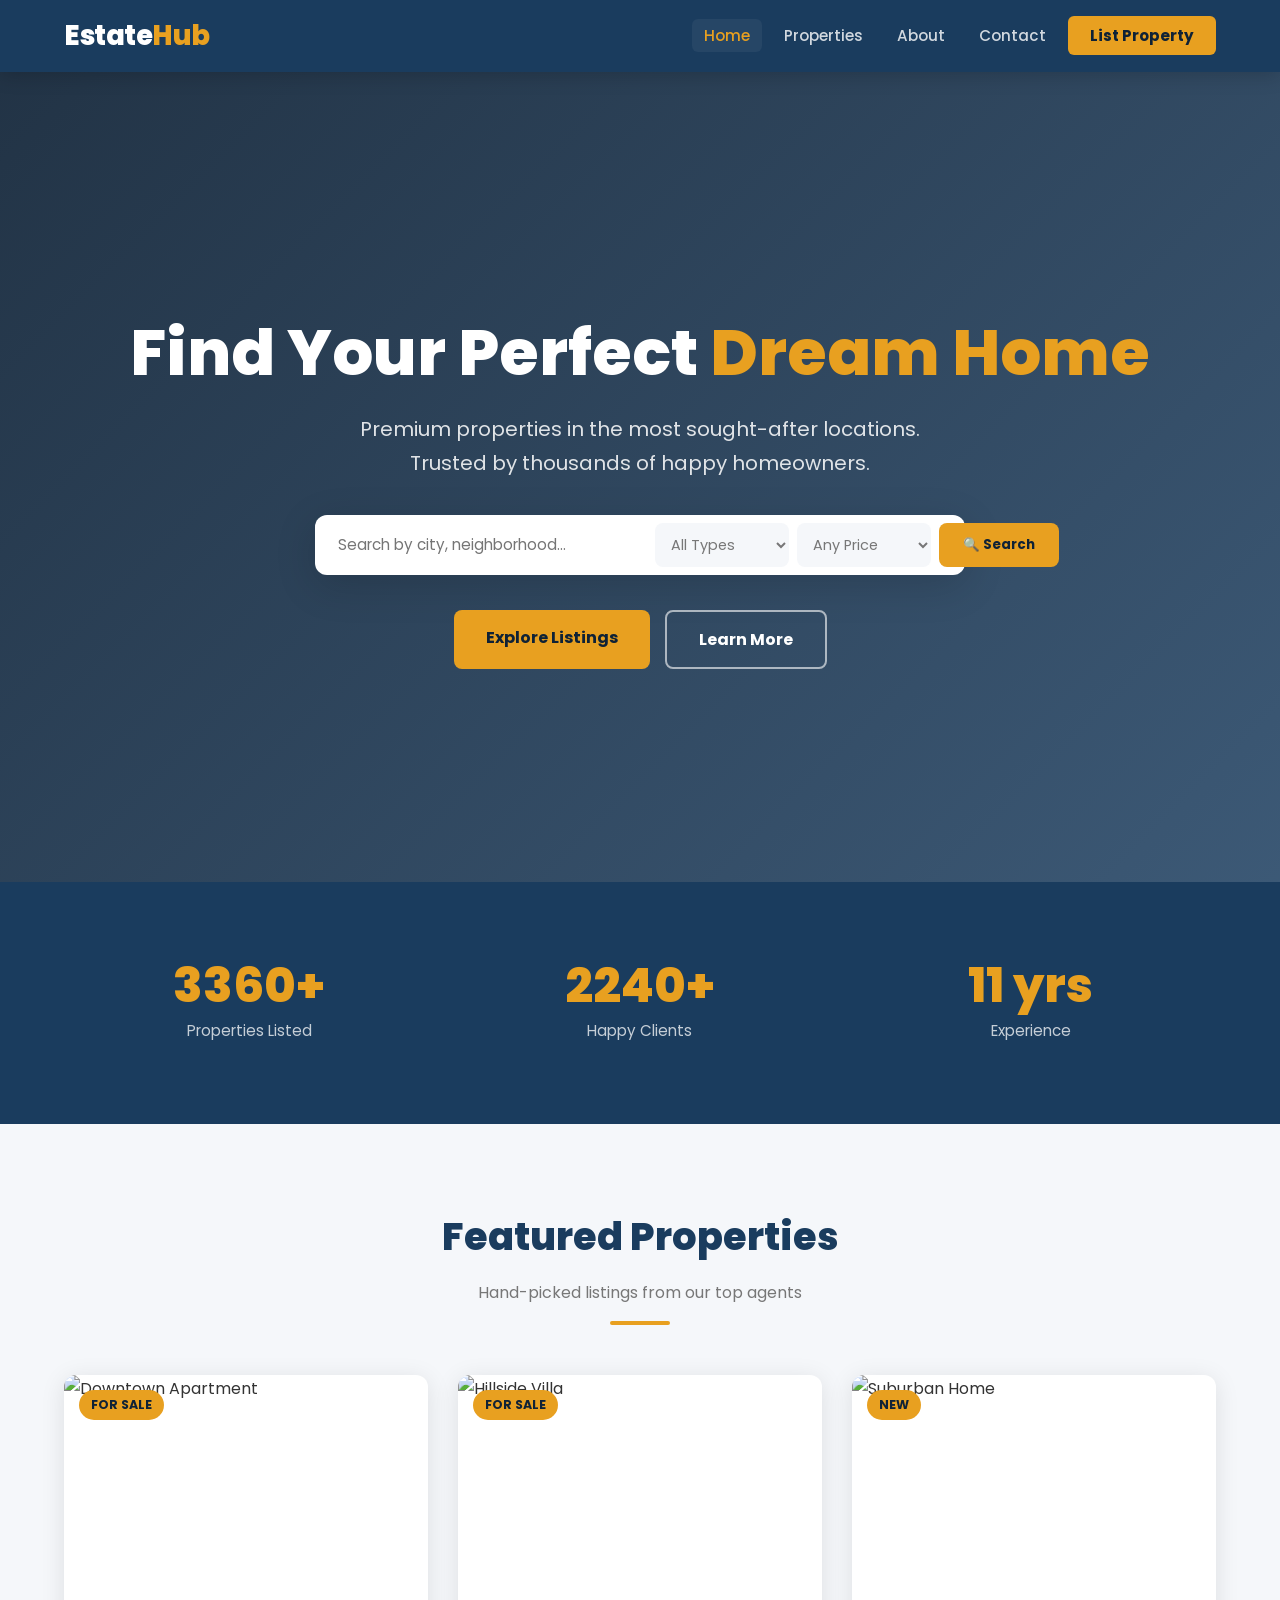
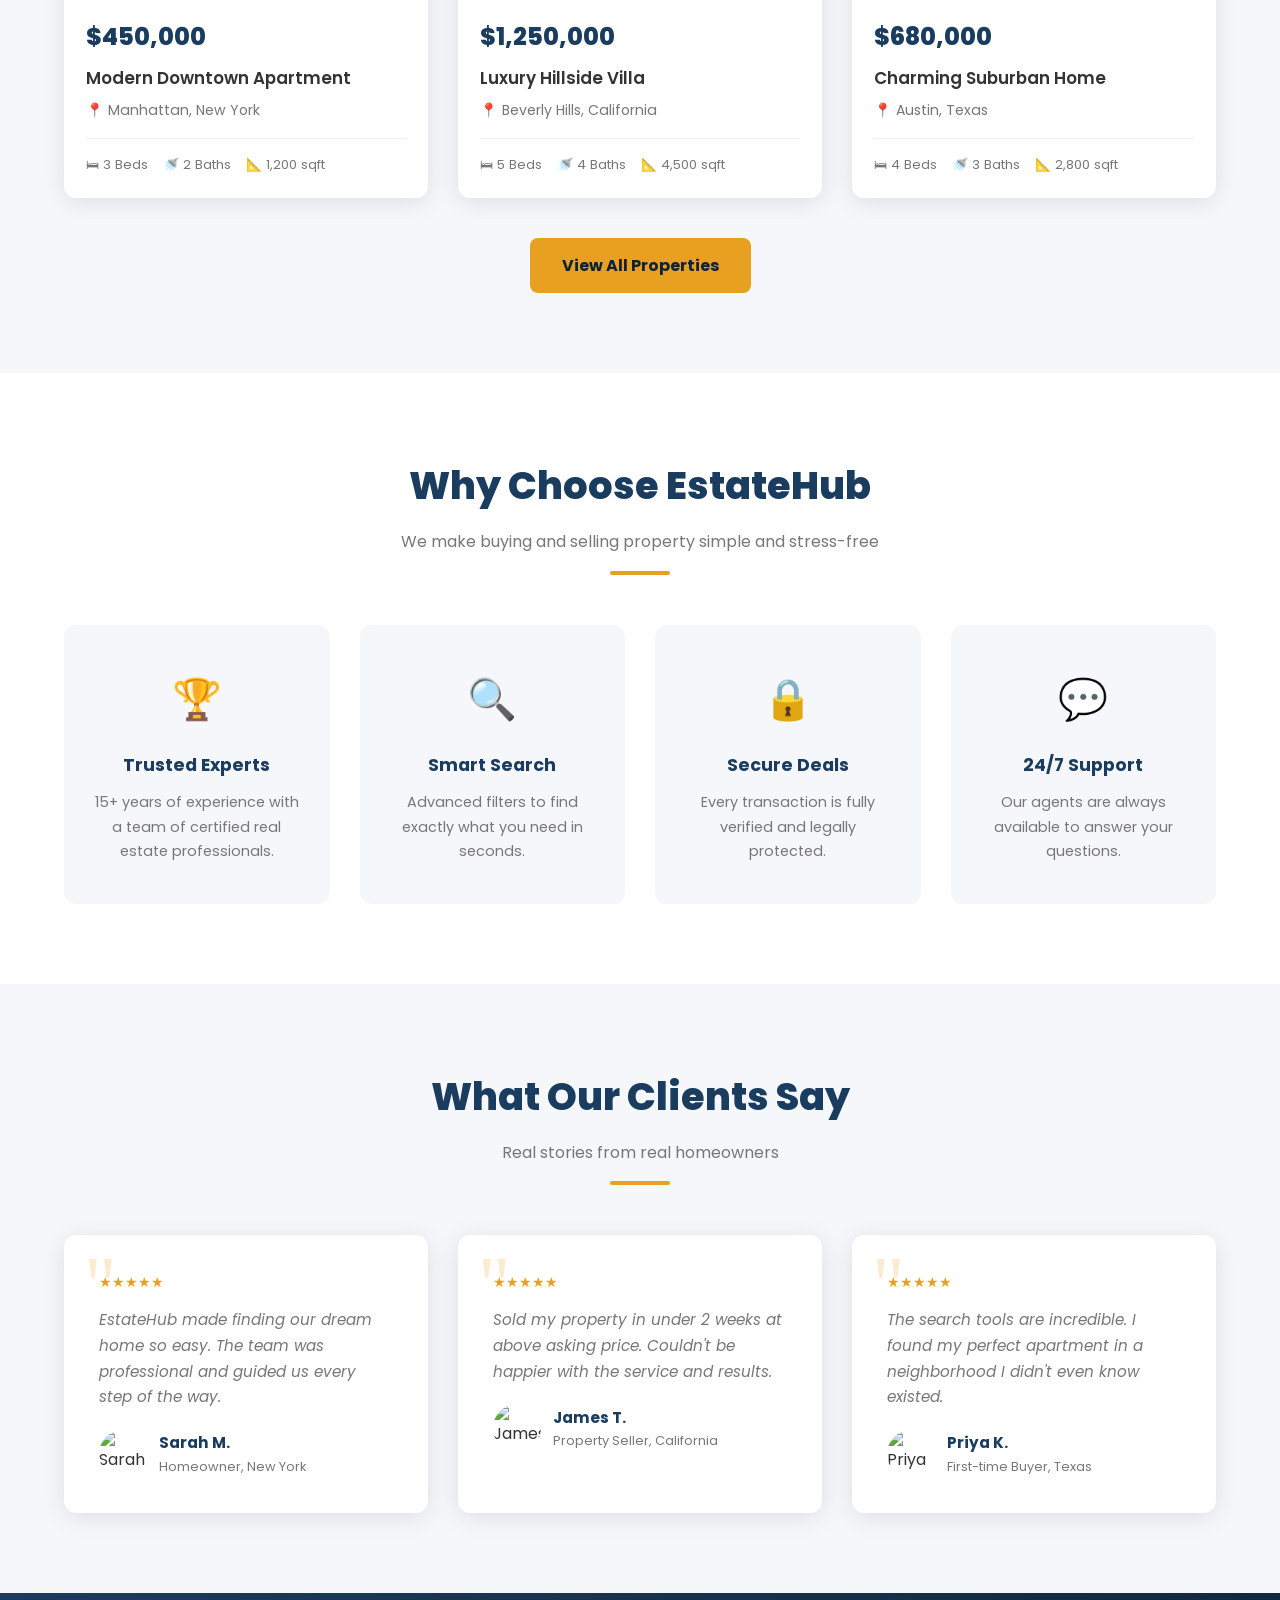
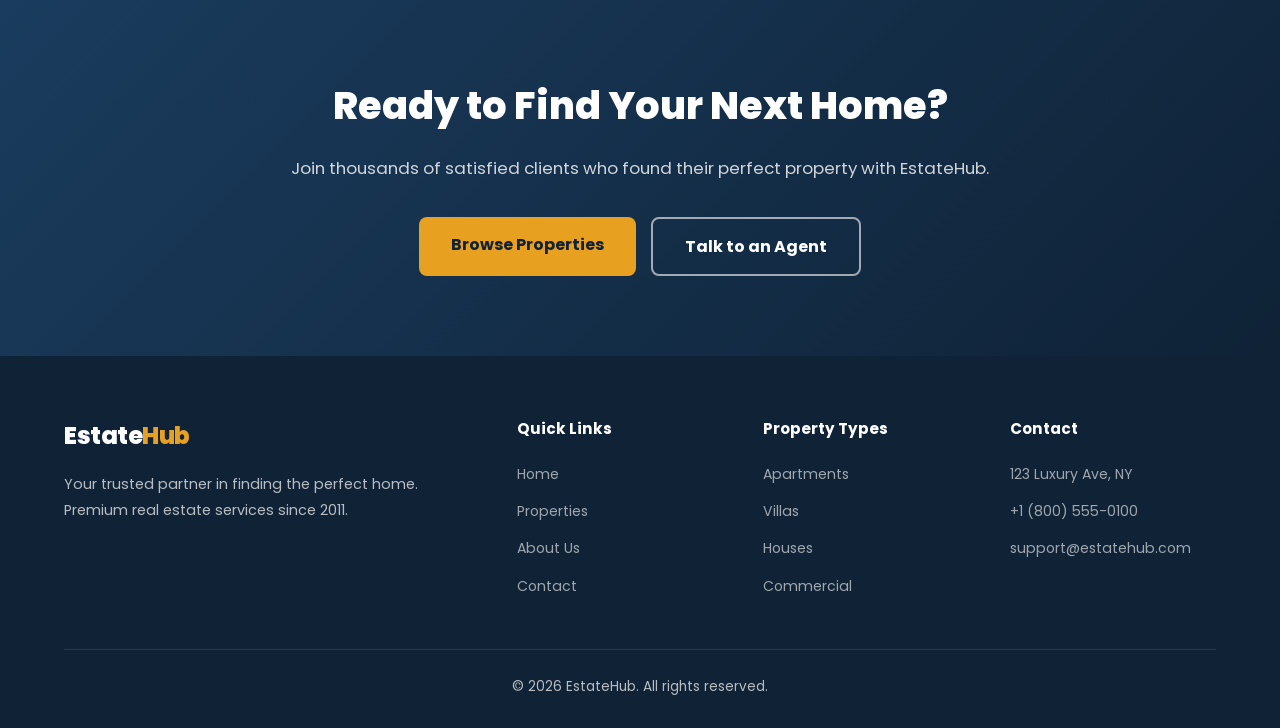
==== commit 6b7e6c69: "new changes" ====
--- a/index.html
+++ b/index.html
@@ -1,35 +1,246 @@
 <!DOCTYPE html>
 <html lang="en">
 <head>
-    <meta charset="UTF-8">
-    <meta name="viewport" content="width=device-width, initial-scale=1.0">
-    <title>EstateHub | Luxury Real Estate</title>
-    <link rel="stylesheet" href="css/style.css">
+  <meta charset="UTF-8">
+  <meta name="viewport" content="width=device-width, initial-scale=1.0">
+  <title>EstateHub | Luxury Real Estate</title>
+  <link rel="stylesheet" href="css/style.css">
 </head>
 <body>
-    <nav>
-        <div class="logo">Estate<span>Hub</span></div>
-        <ul>
-            <li><a href="index.html" class="active">Home</a></li>
-            <li><a href="properties.html">Properties</a></li>
-            <li><a href="about.html">About</a></li>
-            <li><a href="contact.html" class="nav-cta">List Property</a></li>
-        </ul>
-    </nav>
-
-    <header class="hero">
-        <h1>Discover Your <span>Dream Home</span></h1>
-        <p>Premium properties in the most sought-after locations.</p>
-        <a href="properties.html" style="background:var(--accent); color:white; padding:12px 25px; border-radius:5px; display:inline-block; margin-top:20px;">Explore Listings</a>
-    </header>
-
-    <section class="stats">
-        <div class="stat-item"><h3 data-target="4800" data-suffix="+">0</h3><p>Properties Listed</p></div>
-        <div class="stat-item"><h3 data-target="3200" data-suffix="+">0</h3><p>Happy Clients</p></div>
-        <div class="stat-item"><h3 data-target="15" data-suffix=" yrs">0</h3><p>Experience</p></div>
-    </section>
-
-    <footer><p>&copy; 2026 EstateHub. All rights reserved.</p></footer>
-    <script src="js/main.js"></script>
+
+<nav>
+  <div class="logo">Estate<span>Hub</span></div>
+  <div class="hamburger" id="hamburger" aria-label="Toggle menu" role="button" tabindex="0">
+    <span></span><span></span><span></span>
+  </div>
+  <ul id="navMenu">
+    <li><a href="index.html" class="active">Home</a></li>
+    <li><a href="properties.html">Properties</a></li>
+    <li><a href="about.html">About</a></li>
+    <li><a href="contact.html">Contact</a></li>
+    <li><a href="contact.html" class="nav-cta">List Property</a></li>
+  </ul>
+</nav>
+
+<!-- HERO -->
+<header class="hero">
+  <h1>Find Your Perfect <span>Dream Home</span></h1>
+  <p>Premium properties in the most sought-after locations. Trusted by thousands of happy homeowners.</p>
+  <div class="hero-search">
+    <input type="text" placeholder="Search by city, neighborhood...">
+    <select>
+      <option>All Types</option>
+      <option>Apartment</option>
+      <option>Villa</option>
+      <option>House</option>
+      <option>Commercial</option>
+    </select>
+    <select>
+      <option>Any Price</option>
+      <option>Under $500K</option>
+      <option>$500K - $1M</option>
+      <option>$1M+</option>
+    </select>
+    <button>🔍 Search</button>
+  </div>
+  <div class="hero-btns">
+    <a href="properties.html" class="btn btn-primary">Explore Listings</a>
+    <a href="about.html" class="btn btn-outline">Learn More</a>
+  </div>
+</header>
+
+<!-- STATS -->
+<section class="stats">
+  <div class="stat-item"><h3 data-target="4800" data-suffix="+">0</h3><p>Properties Listed</p></div>
+  <div class="stat-item"><h3 data-target="3200" data-suffix="+">0</h3><p>Happy Clients</p></div>
+  <div class="stat-item"><h3 data-target="15" data-suffix=" yrs">0</h3><p>Experience</p></div>
+</section>
+
+<!-- FEATURED PROPERTIES -->
+<section class="featured-section">
+  <div class="section-title">
+    <h2>Featured Properties</h2>
+    <p>Hand-picked listings from our top agents</p>
+    <div class="line"></div>
+  </div>
+  <div class="properties-grid">
+    <div class="property-card">
+      <div class="property-img-wrap">
+        <img src="https://images.unsplash.com/photo-1522708323590-d24dbb6b0267?auto=format&fit=crop&w=600&q=80" alt="Downtown Apartment" class="property-img">
+        <span class="property-badge">For Sale</span>
+      </div>
+      <div class="property-info">
+        <p class="property-price">$450,000</p>
+        <p class="property-title">Modern Downtown Apartment</p>
+        <p class="property-location">📍 Manhattan, New York</p>
+        <div class="property-features">
+          <span>🛏 3 Beds</span>
+          <span>🚿 2 Baths</span>
+          <span>📐 1,200 sqft</span>
+        </div>
+      </div>
+    </div>
+    <div class="property-card">
+      <div class="property-img-wrap">
+        <img src="https://images.unsplash.com/photo-1600596542815-ffad4c1539a9?auto=format&fit=crop&w=600&q=80" alt="Hillside Villa" class="property-img">
+        <span class="property-badge">For Sale</span>
+      </div>
+      <div class="property-info">
+        <p class="property-price">$1,250,000</p>
+        <p class="property-title">Luxury Hillside Villa</p>
+        <p class="property-location">📍 Beverly Hills, California</p>
+        <div class="property-features">
+          <span>🛏 5 Beds</span>
+          <span>🚿 4 Baths</span>
+          <span>📐 4,500 sqft</span>
+        </div>
+      </div>
+    </div>
+    <div class="property-card">
+      <div class="property-img-wrap">
+        <img src="https://images.unsplash.com/photo-1568605114967-8130f3a36994?auto=format&fit=crop&w=600&q=80" alt="Suburban Home" class="property-img">
+        <span class="property-badge">New</span>
+      </div>
+      <div class="property-info">
+        <p class="property-price">$680,000</p>
+        <p class="property-title">Charming Suburban Home</p>
+        <p class="property-location">📍 Austin, Texas</p>
+        <div class="property-features">
+          <span>🛏 4 Beds</span>
+          <span>🚿 3 Baths</span>
+          <span>📐 2,800 sqft</span>
+        </div>
+      </div>
+    </div>
+  </div>
+  <div style="text-align:center; margin-top:40px;">
+    <a href="properties.html" class="btn btn-primary">View All Properties</a>
+  </div>
+</section>
+
+<!-- WHY CHOOSE US -->
+<section class="why-section">
+  <div class="section-title">
+    <h2>Why Choose EstateHub</h2>
+    <p>We make buying and selling property simple and stress-free</p>
+    <div class="line"></div>
+  </div>
+  <div class="features-grid">
+    <div class="feature-card">
+      <div class="feature-icon">🏆</div>
+      <h3>Trusted Experts</h3>
+      <p>15+ years of experience with a team of certified real estate professionals.</p>
+    </div>
+    <div class="feature-card">
+      <div class="feature-icon">🔍</div>
+      <h3>Smart Search</h3>
+      <p>Advanced filters to find exactly what you need in seconds.</p>
+    </div>
+    <div class="feature-card">
+      <div class="feature-icon">🔒</div>
+      <h3>Secure Deals</h3>
+      <p>Every transaction is fully verified and legally protected.</p>
+    </div>
+    <div class="feature-card">
+      <div class="feature-icon">💬</div>
+      <h3>24/7 Support</h3>
+      <p>Our agents are always available to answer your questions.</p>
+    </div>
+  </div>
+</section>
+
+<!-- TESTIMONIALS -->
+<section class="testimonials-section">
+  <div class="section-title">
+    <h2>What Our Clients Say</h2>
+    <p>Real stories from real homeowners</p>
+    <div class="line"></div>
+  </div>
+  <div class="testimonials-grid">
+    <div class="testimonial-card">
+      <div class="stars">★★★★★</div>
+      <p class="testimonial-text">EstateHub made finding our dream home so easy. The team was professional and guided us every step of the way.</p>
+      <div class="testimonial-author">
+        <img src="https://randomuser.me/api/portraits/women/44.jpg" alt="Sarah M." class="testimonial-avatar">
+        <div>
+          <p class="testimonial-name">Sarah M.</p>
+          <p class="testimonial-role">Homeowner, New York</p>
+        </div>
+      </div>
+    </div>
+    <div class="testimonial-card">
+      <div class="stars">★★★★★</div>
+      <p class="testimonial-text">Sold my property in under 2 weeks at above asking price. Couldn't be happier with the service and results.</p>
+      <div class="testimonial-author">
+        <img src="https://randomuser.me/api/portraits/men/32.jpg" alt="James T." class="testimonial-avatar">
+        <div>
+          <p class="testimonial-name">James T.</p>
+          <p class="testimonial-role">Property Seller, California</p>
+        </div>
+      </div>
+    </div>
+    <div class="testimonial-card">
+      <div class="stars">★★★★★</div>
+      <p class="testimonial-text">The search tools are incredible. I found my perfect apartment in a neighborhood I didn't even know existed.</p>
+      <div class="testimonial-author">
+        <img src="https://randomuser.me/api/portraits/women/68.jpg" alt="Priya K." class="testimonial-avatar">
+        <div>
+          <p class="testimonial-name">Priya K.</p>
+          <p class="testimonial-role">First-time Buyer, Texas</p>
+        </div>
+      </div>
+    </div>
+  </div>
+</section>
+
+<!-- CTA BANNER -->
+<section class="cta-banner">
+  <h2>Ready to Find Your Next Home?</h2>
+  <p>Join thousands of satisfied clients who found their perfect property with EstateHub.</p>
+  <div class="hero-btns">
+    <a href="properties.html" class="btn btn-primary">Browse Properties</a>
+    <a href="contact.html" class="btn btn-outline">Talk to an Agent</a>
+  </div>
+</section>
+
+<footer>
+  <div class="footer-grid">
+    <div class="footer-brand">
+      <div class="logo">Estate<span>Hub</span></div>
+      <p>Your trusted partner in finding the perfect home. Premium real estate services since 2011.</p>
+    </div>
+    <div class="footer-col">
+      <h4>Quick Links</h4>
+      <ul>
+        <li><a href="index.html">Home</a></li>
+        <li><a href="properties.html">Properties</a></li>
+        <li><a href="about.html">About Us</a></li>
+        <li><a href="contact.html">Contact</a></li>
+      </ul>
+    </div>
+    <div class="footer-col">
+      <h4>Property Types</h4>
+      <ul>
+        <li><a href="properties.html">Apartments</a></li>
+        <li><a href="properties.html">Villas</a></li>
+        <li><a href="properties.html">Houses</a></li>
+        <li><a href="properties.html">Commercial</a></li>
+      </ul>
+    </div>
+    <div class="footer-col">
+      <h4>Contact</h4>
+      <ul>
+        <li><a href="#">123 Luxury Ave, NY</a></li>
+        <li><a href="#">+1 (800) 555-0100</a></li>
+        <li><a href="#">support@estatehub.com</a></li>
+      </ul>
+    </div>
+  </div>
+  <div class="footer-bottom">
+    <p>&copy; 2026 EstateHub. All rights reserved.</p>
+  </div>
+</footer>
+
+<script src="js/main.js"></script>
 </body>
-</html>+</html>
--- a/css/style.css
+++ b/css/style.css
@@ -1,18 +1,27 @@
+@import url('https://fonts.googleapis.com/css2?family=Poppins:wght@300;400;500;600;700;800&display=swap');
+
 :root {
   --primary: #1a3c5e;
+  --primary-dark: #0f2236;
   --accent: #e8a020;
+  --accent-light: #f5c060;
   --light: #f5f7fa;
   --text: #333;
   --muted: #777;
   --white: #fff;
-  --shadow: 0 4px 20px rgba(0,0,0,0.1);
+  --shadow: 0 4px 25px rgba(0,0,0,0.1);
+  --shadow-lg: 0 10px 40px rgba(0,0,0,0.15);
+  --radius: 12px;
+  --transition: all 0.3s ease;
 }
 
 * { margin: 0; padding: 0; box-sizing: border-box; }
-body { font-family: 'Segoe UI', sans-serif; color: var(--text); line-height: 1.6; }
+html { scroll-behavior: smooth; }
+body { font-family: 'Poppins', 'Segoe UI', sans-serif; color: var(--text); line-height: 1.7; background: var(--white); }
 a { text-decoration: none; color: inherit; }
-
-/* NAV */
+img { max-width: 100%; display: block; }
+
+/* ===== NAVBAR ===== */
 nav {
   background: var(--primary);
   padding: 0 5%;
@@ -21,175 +30,334 @@
   justify-content: space-between;
   position: sticky;
   top: 0;
-  z-index: 100;
-  height: 70px;
-}
-.logo { color: var(--white); font-size: 1.6rem; font-weight: 700; }
+  z-index: 1000;
+  height: 72px;
+  box-shadow: 0 2px 20px rgba(0,0,0,0.2);
+}
+.logo { color: var(--white); font-size: 1.7rem; font-weight: 800; letter-spacing: -0.5px; }
 .logo span { color: var(--accent); }
-nav ul { list-style: none; display: flex; gap: 30px; align-items: center; }
-nav ul a { color: #ccc; transition: 0.3s; }
-nav ul a.active, nav ul a:hover { color: var(--accent); }
-.nav-cta { background: var(--accent); color: white !important; padding: 8px 20px; border-radius: 4px; }
-
-/* HERO */
-.hero, .page-hero {
-  background: linear-gradient(rgba(26, 60, 94, 0.8), rgba(26, 60, 94, 0.8)), 
-              url('https://images.unsplash.com/photo-1600585154340-be6161a56a0c?auto=format&fit=crop&w=1920&q=80');
-  background-size: cover;
-  background-position: center;
+nav ul { list-style: none; display: flex; gap: 10px; align-items: center; }
+nav ul a { color: rgba(255,255,255,0.8); transition: var(--transition); padding: 6px 12px; border-radius: 6px; font-weight: 500; font-size: 0.95rem; }
+nav ul a.active, nav ul a:hover { color: var(--accent); background: rgba(255,255,255,0.05); }
+.nav-cta { background: var(--accent) !important; color: var(--primary-dark) !important; padding: 9px 22px !important; border-radius: 6px !important; font-weight: 700 !important; }
+.nav-cta:hover { background: var(--accent-light) !important; transform: translateY(-1px); }
+
+/* Hamburger */
+.hamburger { display: none; flex-direction: column; gap: 5px; cursor: pointer; padding: 5px; }
+.hamburger span { display: block; width: 25px; height: 2px; background: white; border-radius: 2px; transition: var(--transition); }
+.hamburger.open span:nth-child(1) { transform: translateY(7px) rotate(45deg); }
+.hamburger.open span:nth-child(2) { opacity: 0; }
+.hamburger.open span:nth-child(3) { transform: translateY(-7px) rotate(-45deg); }
+
+/* ===== HERO ===== */
+.hero {
+  background: linear-gradient(135deg, rgba(15,34,54,0.92) 0%, rgba(26,60,94,0.85) 100%),
+              url('https://images.unsplash.com/photo-1600585154340-be6161a56a0c?auto=format&fit=crop&w=1920&q=80') center/cover no-repeat;
   color: white;
-  padding: 100px 5%;
-  text-align: center;
-}
-
-/* PROPERTY CARDS */
+  padding: 130px 5% 100px;
+  text-align: center;
+  min-height: 90vh;
+  display: flex;
+  flex-direction: column;
+  align-items: center;
+  justify-content: center;
+}
+.hero h1 { font-size: clamp(2.2rem, 5vw, 4rem); font-weight: 800; line-height: 1.2; margin-bottom: 20px; }
+.hero h1 span { color: var(--accent); }
+.hero p { font-size: clamp(1rem, 2vw, 1.25rem); color: rgba(255,255,255,0.85); max-width: 600px; margin: 0 auto 35px; }
+.hero-btns { display: flex; gap: 15px; flex-wrap: wrap; justify-content: center; }
+.btn { display: inline-block; padding: 14px 32px; border-radius: 8px; font-weight: 700; font-size: 1rem; transition: var(--transition); cursor: pointer; border: none; }
+.btn-primary { background: var(--accent); color: var(--primary-dark); }
+.btn-primary:hover { background: var(--accent-light); transform: translateY(-2px); box-shadow: 0 8px 25px rgba(232,160,32,0.4); }
+.btn-outline { background: transparent; color: white; border: 2px solid rgba(255,255,255,0.6); }
+.btn-outline:hover { background: rgba(255,255,255,0.1); border-color: white; transform: translateY(-2px); }
+
+/* Search Bar */
+.hero-search {
+  background: white;
+  border-radius: 12px;
+  padding: 8px;
+  display: flex;
+  gap: 8px;
+  max-width: 650px;
+  width: 100%;
+  margin: 0 auto 35px;
+  box-shadow: var(--shadow-lg);
+}
+.hero-search input {
+  flex: 1;
+  border: none;
+  outline: none;
+  padding: 10px 15px;
+  font-family: inherit;
+  font-size: 0.95rem;
+  color: var(--text);
+  border-radius: 8px;
+}
+.hero-search select {
+  border: none;
+  outline: none;
+  padding: 10px 12px;
+  font-family: inherit;
+  font-size: 0.9rem;
+  color: var(--muted);
+  background: var(--light);
+  border-radius: 8px;
+  cursor: pointer;
+}
+.hero-search button {
+  background: var(--accent);
+  color: var(--primary-dark);
+  border: none;
+  padding: 12px 24px;
+  border-radius: 8px;
+  font-weight: 700;
+  cursor: pointer;
+  font-family: inherit;
+  transition: var(--transition);
+  white-space: nowrap;
+}
+.hero-search button:hover { background: var(--accent-light); }
+
+/* ===== STATS ===== */
+.stats {
+  background: var(--primary);
+  color: white;
+  display: grid;
+  grid-template-columns: repeat(3, 1fr);
+  padding: 60px 5%;
+  text-align: center;
+  gap: 20px;
+}
+.stat-item { padding: 20px; }
+.stat-item h3 { font-size: clamp(2rem, 4vw, 3rem); color: var(--accent); font-weight: 800; line-height: 1; }
+.stat-item p { color: rgba(255,255,255,0.75); margin-top: 8px; font-size: 0.95rem; }
+
+/* ===== SECTION TITLES ===== */
+.section-title { text-align: center; margin-bottom: 50px; }
+.section-title h2 { font-size: clamp(1.8rem, 3vw, 2.5rem); color: var(--primary); font-weight: 800; }
+.section-title p { color: var(--muted); margin-top: 10px; font-size: 1rem; }
+.section-title .line { width: 60px; height: 4px; background: var(--accent); border-radius: 2px; margin: 15px auto 0; }
+
+/* ===== FEATURED PROPERTIES ===== */
+.featured-section { padding: 80px 5%; background: var(--light); }
 .properties-grid {
   display: grid;
   grid-template-columns: repeat(auto-fill, minmax(300px, 1fr));
   gap: 30px;
-  padding: 50px 5%;
 }
 .property-card {
   background: white;
-  border-radius: 10px;
+  border-radius: var(--radius);
   overflow: hidden;
   box-shadow: var(--shadow);
-  transition: 0.3s;
-}
-.property-card:hover { transform: translateY(-10px); }
-.property-img { width: 100%; height: 200px; object-fit: cover; }
-.property-info { padding: 20px; }
-.property-price { font-size: 1.5rem; font-weight: 700; color: var(--primary); }
-
-/* STATS */
-.stats { background: var(--primary); color: white; display: flex; justify-content: space-around; padding: 50px 5%; text-align: center; }
-.stat-item h3 { font-size: 2.5rem; color: var(--accent); }
-
-footer { background: #0f2236; color: white; text-align: center; padding: 40px; margin-top: 50px; }
-/* ABOUT PAGE SPECIFIC STYLES */
+  transition: var(--transition);
+}
+.property-card:hover { transform: translateY(-8px); box-shadow: var(--shadow-lg); }
+.property-img-wrap { position: relative; overflow: hidden; }
+.property-img { width: 100%; height: 220px; object-fit: cover; transition: transform 0.4s ease; }
+.property-card:hover .property-img { transform: scale(1.05); }
+.property-badge {
+  position: absolute;
+  top: 15px;
+  left: 15px;
+  background: var(--accent);
+  color: var(--primary-dark);
+  padding: 4px 12px;
+  border-radius: 20px;
+  font-size: 0.78rem;
+  font-weight: 700;
+  text-transform: uppercase;
+}
+.property-info { padding: 22px; }
+.property-price { font-size: 1.5rem; font-weight: 800; color: var(--primary); }
+.property-title { font-size: 1.05rem; font-weight: 600; margin: 6px 0; color: var(--text); }
+.property-location { color: var(--muted); font-size: 0.88rem; }
+.property-features { display: flex; gap: 15px; margin-top: 15px; padding-top: 15px; border-top: 1px solid #eee; }
+.property-features span { font-size: 0.82rem; color: var(--muted); }
+
+/* ===== WHY CHOOSE US ===== */
+.why-section { padding: 80px 5%; }
+.features-grid { display: grid; grid-template-columns: repeat(auto-fit, minmax(220px, 1fr)); gap: 30px; }
+.feature-card {
+  text-align: center;
+  padding: 40px 25px;
+  border-radius: var(--radius);
+  background: var(--light);
+  transition: var(--transition);
+}
+.feature-card:hover { background: var(--primary); color: white; transform: translateY(-5px); }
+.feature-card:hover h3, .feature-card:hover p { color: white; }
+.feature-icon { font-size: 2.5rem; margin-bottom: 18px; }
+.feature-card h3 { font-size: 1.1rem; color: var(--primary); margin-bottom: 10px; font-weight: 700; }
+.feature-card p { color: var(--muted); font-size: 0.9rem; }
+
+/* ===== TESTIMONIALS ===== */
+.testimonials-section { padding: 80px 5%; background: var(--light); }
+.testimonials-grid { display: grid; grid-template-columns: repeat(auto-fit, minmax(280px, 1fr)); gap: 30px; }
+.testimonial-card {
+  background: white;
+  padding: 35px;
+  border-radius: var(--radius);
+  box-shadow: var(--shadow);
+  position: relative;
+}
+.testimonial-card::before { content: '"'; font-size: 5rem; color: var(--accent); opacity: 0.2; position: absolute; top: 10px; left: 20px; line-height: 1; font-family: Georgia, serif; }
+.testimonial-text { color: var(--muted); font-size: 0.95rem; margin-bottom: 20px; font-style: italic; }
+.testimonial-author { display: flex; align-items: center; gap: 12px; }
+.testimonial-avatar { width: 48px; height: 48px; border-radius: 50%; object-fit: cover; }
+.testimonial-name { font-weight: 700; color: var(--primary); font-size: 0.95rem; }
+.testimonial-role { color: var(--muted); font-size: 0.8rem; }
+.stars { color: var(--accent); font-size: 0.9rem; margin-bottom: 12px; }
+
+/* ===== CTA BANNER ===== */
+.cta-banner {
+  background: linear-gradient(135deg, var(--primary) 0%, var(--primary-dark) 100%);
+  color: white;
+  text-align: center;
+  padding: 80px 5%;
+}
+.cta-banner h2 { font-size: clamp(1.8rem, 3vw, 2.5rem); font-weight: 800; margin-bottom: 15px; }
+.cta-banner p { color: rgba(255,255,255,0.8); margin-bottom: 35px; font-size: 1.05rem; }
+
+/* ===== PAGE HERO ===== */
+.page-hero {
+  background: linear-gradient(135deg, rgba(15,34,54,0.92) 0%, rgba(26,60,94,0.85) 100%),
+              url('https://images.unsplash.com/photo-1600585154340-be6161a56a0c?auto=format&fit=crop&w=1920&q=80') center/cover no-repeat;
+  color: white;
+  padding: 90px 5% 70px;
+  text-align: center;
+}
+.page-hero h1 { font-size: clamp(2rem, 4vw, 3rem); font-weight: 800; }
+.page-hero p { color: rgba(255,255,255,0.8); margin-top: 12px; font-size: 1.05rem; }
+
+/* ===== ABOUT PAGE ===== */
 .about-story {
-    display: grid;
-    grid-template-columns: 1fr 1.2fr;
-    gap: 60px;
-    align-items: center;
-    padding: 80px 5%;
-}
-
-.values-grid {
-    display: grid;
-    grid-template-columns: repeat(auto-fit, minmax(200px, 1fr));
-    gap: 20px;
-    margin-top: 30px;
-}
-
-.value-card {
-    background: var(--light);
-    padding: 25px;
-    border-radius: 10px;
-    border-left: 4px solid var(--accent);
-}
-
-.value-card h3 {
-    color: var(--primary);
-    margin-bottom: 8px;
-    font-size: 1.1rem;
-}
-
-/* CONTACT PAGE SPECIFIC STYLES */
+  display: grid;
+  grid-template-columns: 1fr 1.2fr;
+  gap: 70px;
+  align-items: center;
+  padding: 90px 5%;
+}
+.about-story img { border-radius: var(--radius); box-shadow: var(--shadow-lg); }
+.about-story h2 { font-size: clamp(1.8rem, 3vw, 2.4rem); color: var(--primary); font-weight: 800; margin-bottom: 20px; }
+.about-story p { color: var(--muted); margin-bottom: 15px; }
+.values-grid { display: grid; grid-template-columns: repeat(auto-fit, minmax(180px, 1fr)); gap: 20px; margin-top: 30px; }
+.value-card { background: var(--light); padding: 25px; border-radius: var(--radius); border-left: 4px solid var(--accent); }
+.value-card h3 { color: var(--primary); margin-bottom: 8px; font-size: 1rem; font-weight: 700; }
+.value-card p { color: var(--muted); font-size: 0.88rem; margin: 0; }
+
+.team-section { padding: 80px 5%; background: var(--light); }
+.team-grid { display: grid; grid-template-columns: repeat(auto-fit, minmax(220px, 1fr)); gap: 30px; }
+.team-card { background: white; border-radius: var(--radius); overflow: hidden; box-shadow: var(--shadow); text-align: center; transition: var(--transition); }
+.team-card:hover { transform: translateY(-6px); box-shadow: var(--shadow-lg); }
+.team-card img { width: 100%; height: 220px; object-fit: cover; }
+.team-card-info { padding: 20px; }
+.team-card-info h4 { color: var(--primary); font-weight: 700; }
+.team-card-info p { color: var(--muted); font-size: 0.85rem; margin-top: 4px; }
+
+/* ===== CONTACT PAGE ===== */
 .contact-grid {
-    display: grid;
-    grid-template-columns: 1fr 1.5fr;
-    gap: 80px;
-    padding: 80px 5%;
-    background: var(--white);
-}
-
-.contact-info h2 {
-    font-size: 2.2rem;
-    color: var(--primary);
-    margin-bottom: 20px;
-}
-
-.contact-detail {
-    margin-bottom: 25px;
-    padding: 15px;
-    background: var(--light);
-    border-radius: 8px;
-}
-
-.contact-detail h4 {
-    color: var(--accent);
-    text-transform: uppercase;
-    font-size: 0.8rem;
-    letter-spacing: 1px;
-}
-
-/* CONTACT FORM STYLES */
-.contact-form {
-    background: var(--white);
-    padding: 40px;
-    border-radius: 15px;
-    box-shadow: var(--shadow);
-}
-
-.form-group {
-    margin-bottom: 20px;
-}
-
-.form-group label {
-    display: block;
-    font-weight: 600;
-    margin-bottom: 8px;
-    color: var(--primary);
-}
-
-.form-group input, 
-.form-group textarea {
-    width: 100%;
-    padding: 12px 15px;
-    border: 1px solid #ddd;
-    border-radius: 6px;
-    font-family: inherit;
-    font-size: 1rem;
-    transition: border-color 0.3s;
-}
-
-.form-group input:focus, 
-.form-group textarea:focus {
-    outline: none;
-    border-color: var(--accent);
-}
-
-.form-group textarea {
-    height: 150px;
-    resize: vertical;
-}
-
-.form-submit {
-    width: 100%;
-    background: var(--primary);
-    color: white;
-    padding: 15px;
-    border: none;
-    border-radius: 6px;
-    font-size: 1.1rem;
-    font-weight: 700;
-    cursor: pointer;
-    transition: 0.3s;
-}
-
-.form-submit:hover {
-    background: var(--accent);
-}
-
-/* RESPONSIVE FIXES */
+  display: grid;
+  grid-template-columns: 1fr 1.5fr;
+  gap: 60px;
+  padding: 80px 5%;
+}
+.contact-info h2 { font-size: clamp(1.6rem, 3vw, 2.2rem); color: var(--primary); margin-bottom: 15px; font-weight: 800; }
+.contact-info > p { color: var(--muted); margin-bottom: 30px; }
+.contact-detail { margin-bottom: 20px; padding: 18px 20px; background: var(--light); border-radius: var(--radius); display: flex; align-items: flex-start; gap: 15px; }
+.contact-detail-icon { font-size: 1.4rem; flex-shrink: 0; }
+.contact-detail h4 { color: var(--primary); font-size: 0.85rem; font-weight: 700; text-transform: uppercase; letter-spacing: 1px; margin-bottom: 4px; }
+.contact-detail p { color: var(--muted); font-size: 0.9rem; margin: 0; }
+.contact-form { background: white; padding: 45px; border-radius: var(--radius); box-shadow: var(--shadow-lg); }
+.contact-form h3 { color: var(--primary); font-size: 1.5rem; font-weight: 800; margin-bottom: 30px; }
+.form-row { display: grid; grid-template-columns: 1fr 1fr; gap: 20px; }
+.form-group { margin-bottom: 22px; }
+.form-group label { display: block; font-weight: 600; margin-bottom: 8px; color: var(--primary); font-size: 0.9rem; }
+.form-group input, .form-group textarea, .form-group select {
+  width: 100%; padding: 13px 16px; border: 2px solid #eee; border-radius: 8px;
+  font-family: inherit; font-size: 0.95rem; transition: var(--transition); color: var(--text); background: var(--light);
+}
+.form-group input:focus, .form-group textarea:focus, .form-group select:focus { outline: none; border-color: var(--accent); background: white; }
+.form-group textarea { height: 140px; resize: vertical; }
+.form-submit { width: 100%; background: var(--primary); color: white; padding: 15px; border: none; border-radius: 8px; font-size: 1rem; font-weight: 700; cursor: pointer; transition: var(--transition); font-family: inherit; }
+.form-submit:hover { background: var(--accent); color: var(--primary-dark); transform: translateY(-2px); }
+
+/* ===== PROPERTIES PAGE ===== */
+.properties-page { padding: 60px 5%; }
+.filter-bar {
+  display: flex;
+  gap: 12px;
+  flex-wrap: wrap;
+  margin-bottom: 40px;
+  background: white;
+  padding: 20px;
+  border-radius: var(--radius);
+  box-shadow: var(--shadow);
+  align-items: flex-end;
+}
+.filter-bar select, .filter-bar input {
+  padding: 11px 15px; border: 2px solid #eee; border-radius: 8px;
+  font-family: inherit; font-size: 0.9rem; color: var(--text); background: var(--light);
+  transition: var(--transition); flex: 1; min-width: 140px;
+}
+.filter-bar select:focus, .filter-bar input:focus { outline: none; border-color: var(--accent); }
+.filter-bar button { background: var(--primary); color: white; border: none; padding: 12px 28px; border-radius: 8px; font-weight: 700; cursor: pointer; font-family: inherit; transition: var(--transition); white-space: nowrap; }
+.filter-bar button:hover { background: var(--accent); color: var(--primary-dark); }
+
+/* ===== FOOTER ===== */
+footer {
+  background: var(--primary-dark);
+  color: rgba(255,255,255,0.7);
+  padding: 60px 5% 30px;
+}
+.footer-grid { display: grid; grid-template-columns: 2fr 1fr 1fr 1fr; gap: 40px; margin-bottom: 40px; }
+.footer-brand .logo { font-size: 1.5rem; margin-bottom: 15px; }
+.footer-brand p { font-size: 0.9rem; line-height: 1.8; }
+.footer-col h4 { color: white; font-weight: 700; margin-bottom: 18px; font-size: 0.95rem; }
+.footer-col ul { list-style: none; }
+.footer-col ul li { margin-bottom: 10px; }
+.footer-col ul a { color: rgba(255,255,255,0.6); font-size: 0.88rem; transition: var(--transition); }
+.footer-col ul a:hover { color: var(--accent); }
+.footer-bottom { border-top: 1px solid rgba(255,255,255,0.1); padding-top: 25px; text-align: center; font-size: 0.85rem; }
+
+/* ===== RESPONSIVE ===== */
 @media (max-width: 992px) {
-    .about-story, .contact-grid {
-        grid-template-columns: 1fr;
-        gap: 40px;
-    }
-    
-    .about-story img {
-        order: -1; /* Keeps image on top for mobile */
-    }
-}+  .about-story, .contact-grid { grid-template-columns: 1fr; gap: 40px; }
+  .footer-grid { grid-template-columns: 1fr 1fr; }
+  .form-row { grid-template-columns: 1fr; }
+}
+
+@media (max-width: 768px) {
+  .hamburger { display: flex; }
+  nav ul {
+    display: none;
+    position: absolute;
+    top: 72px;
+    left: 0;
+    right: 0;
+    background: var(--primary-dark);
+    flex-direction: column;
+    padding: 20px;
+    gap: 5px;
+    box-shadow: 0 10px 30px rgba(0,0,0,0.3);
+  }
+  nav ul.open { display: flex; }
+  nav ul a { padding: 12px 16px; display: block; border-radius: 8px; }
+  .nav-cta { text-align: center; }
+  .stats { grid-template-columns: 1fr; }
+  .hero-search { flex-direction: column; }
+  .hero-search select { width: 100%; }
+  .footer-grid { grid-template-columns: 1fr; }
+  .contact-form { padding: 30px 20px; }
+}
+
+@media (max-width: 480px) {
+  .hero { padding: 80px 5% 60px; min-height: auto; }
+  .hero-btns { flex-direction: column; align-items: center; }
+  .btn { width: 100%; text-align: center; }
+  .properties-grid { grid-template-columns: 1fr; }
+  .features-grid { grid-template-columns: 1fr 1fr; }
+  .filter-bar { flex-direction: column; }
+  .filter-bar select, .filter-bar input, .filter-bar button { width: 100%; }
+}
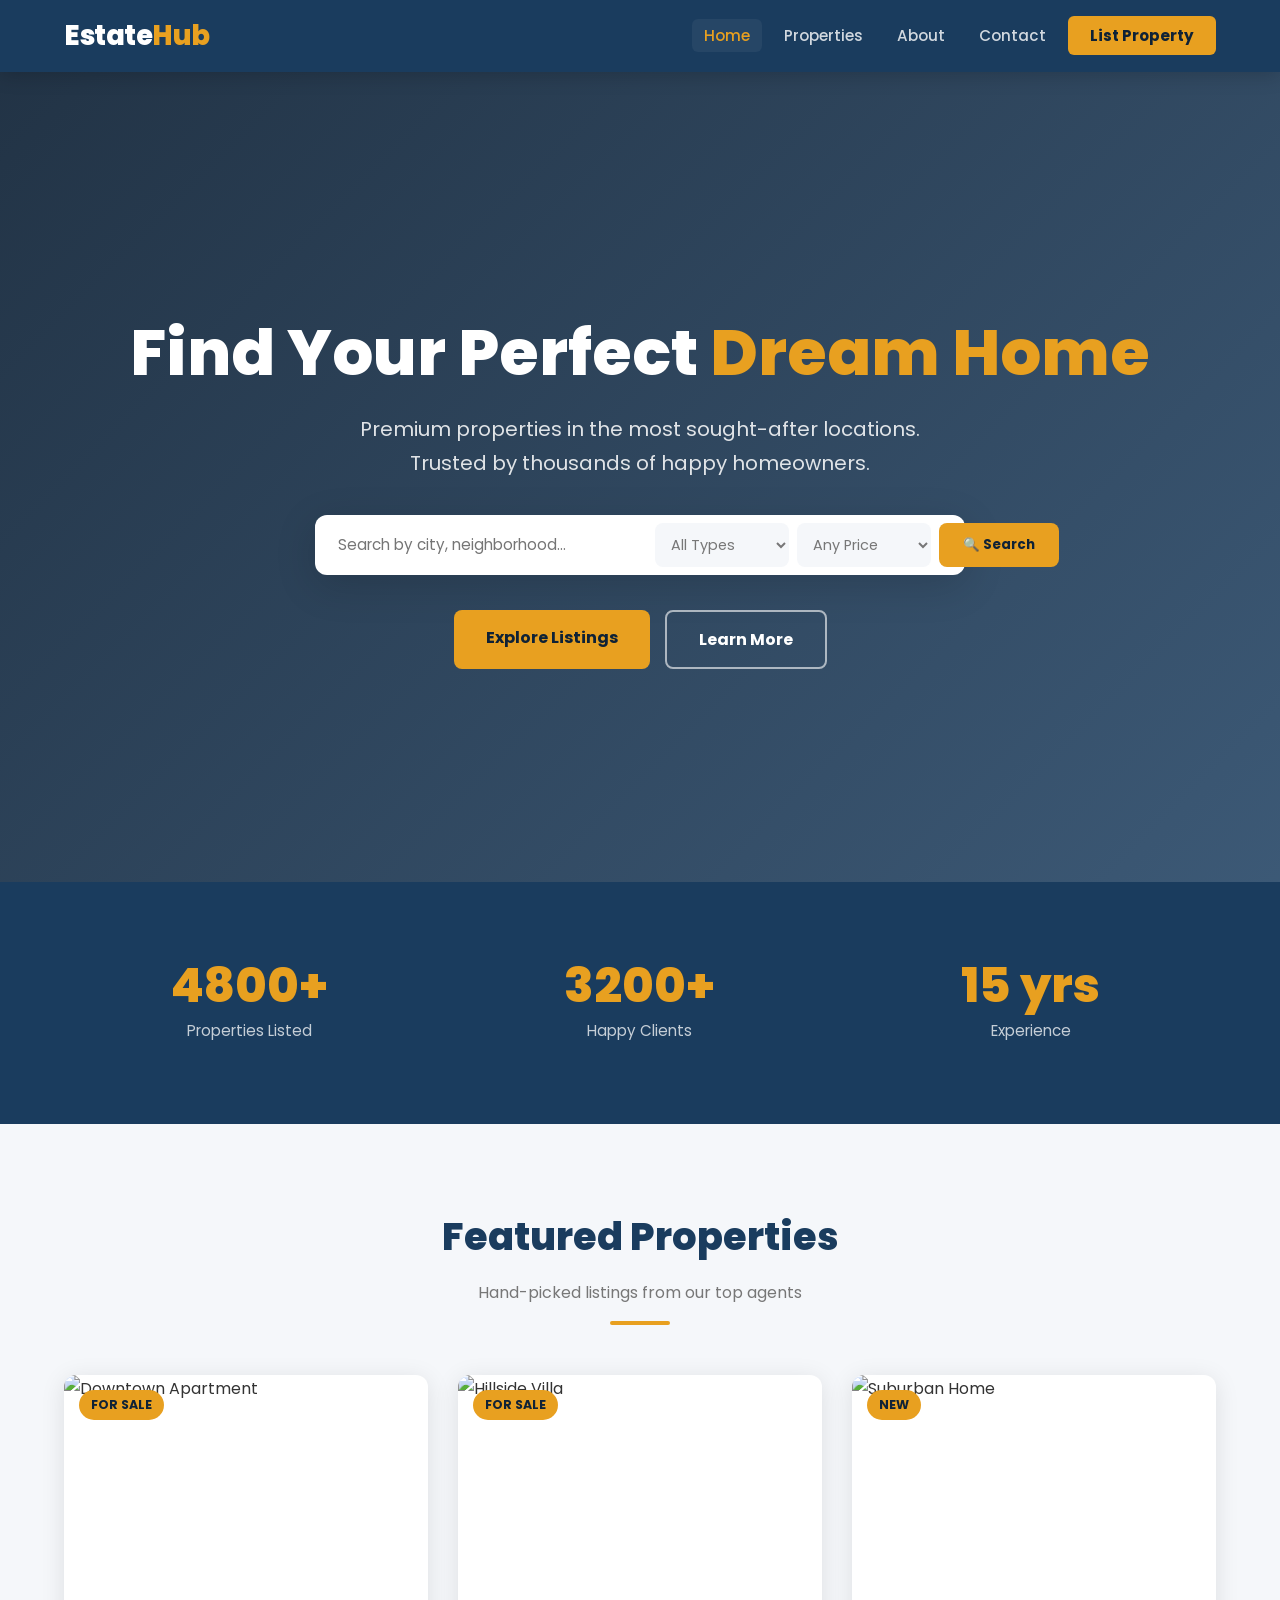
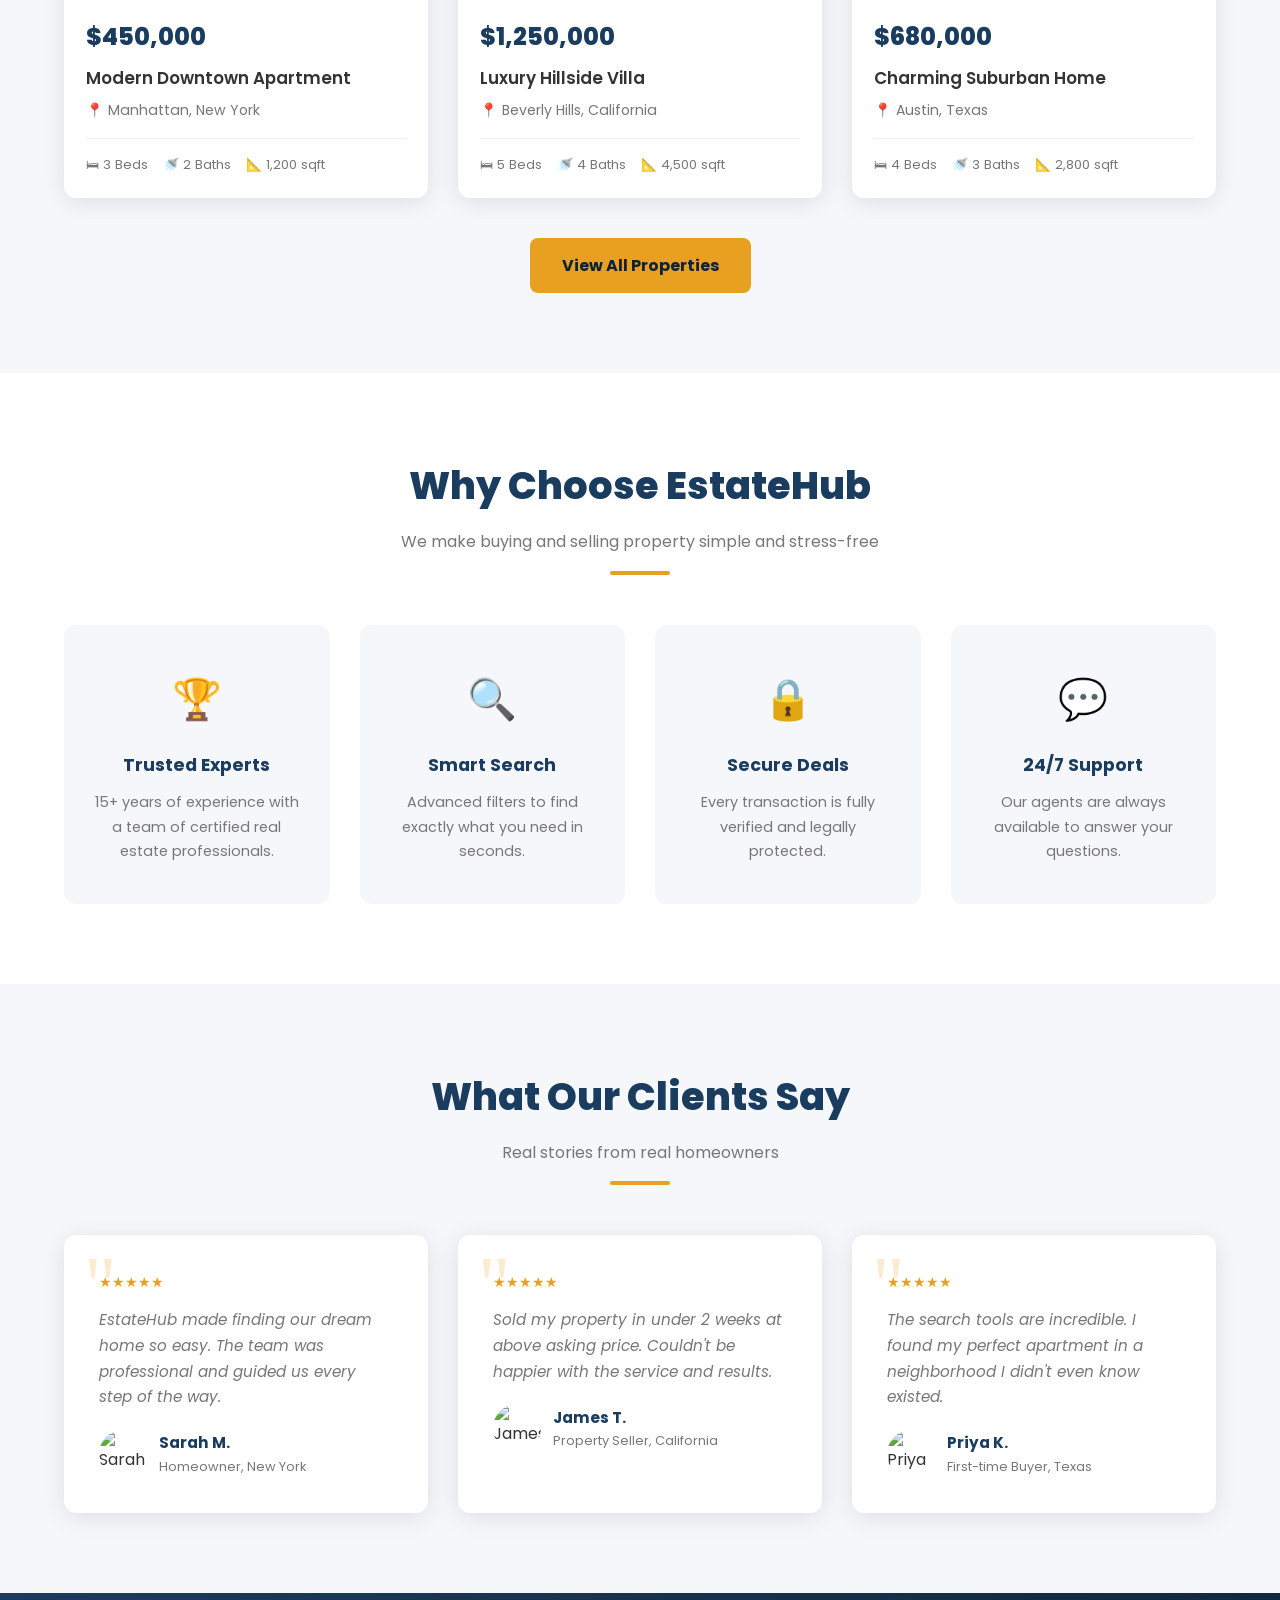
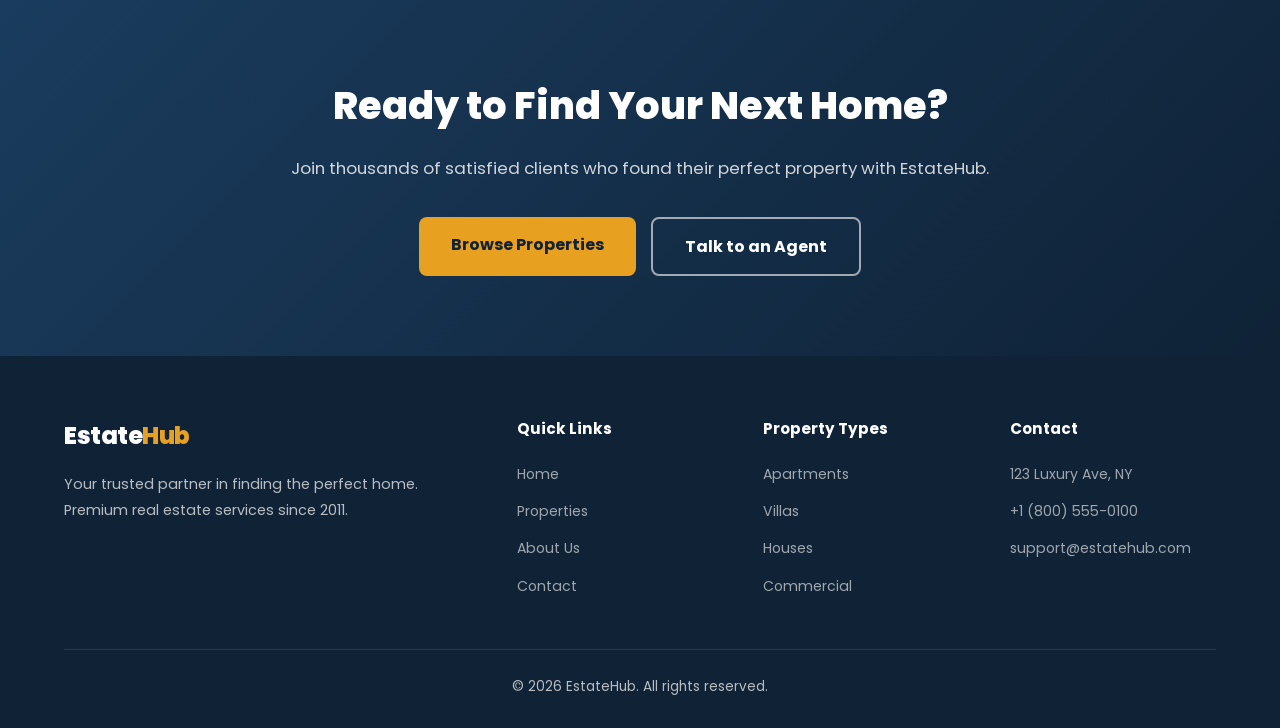
==== commit 76ba07c3: "i" ====
--- a/index.html
+++ b/index.html
@@ -3,7 +3,7 @@
 <head>
   <meta charset="UTF-8">
   <meta name="viewport" content="width=device-width, initial-scale=1.0">
-  <title>EstateHub | Luxury Real Estate</title>
+  <title> Luxury Real Estate</title>
   <link rel="stylesheet" href="css/style.css">
 </head>
 <body>
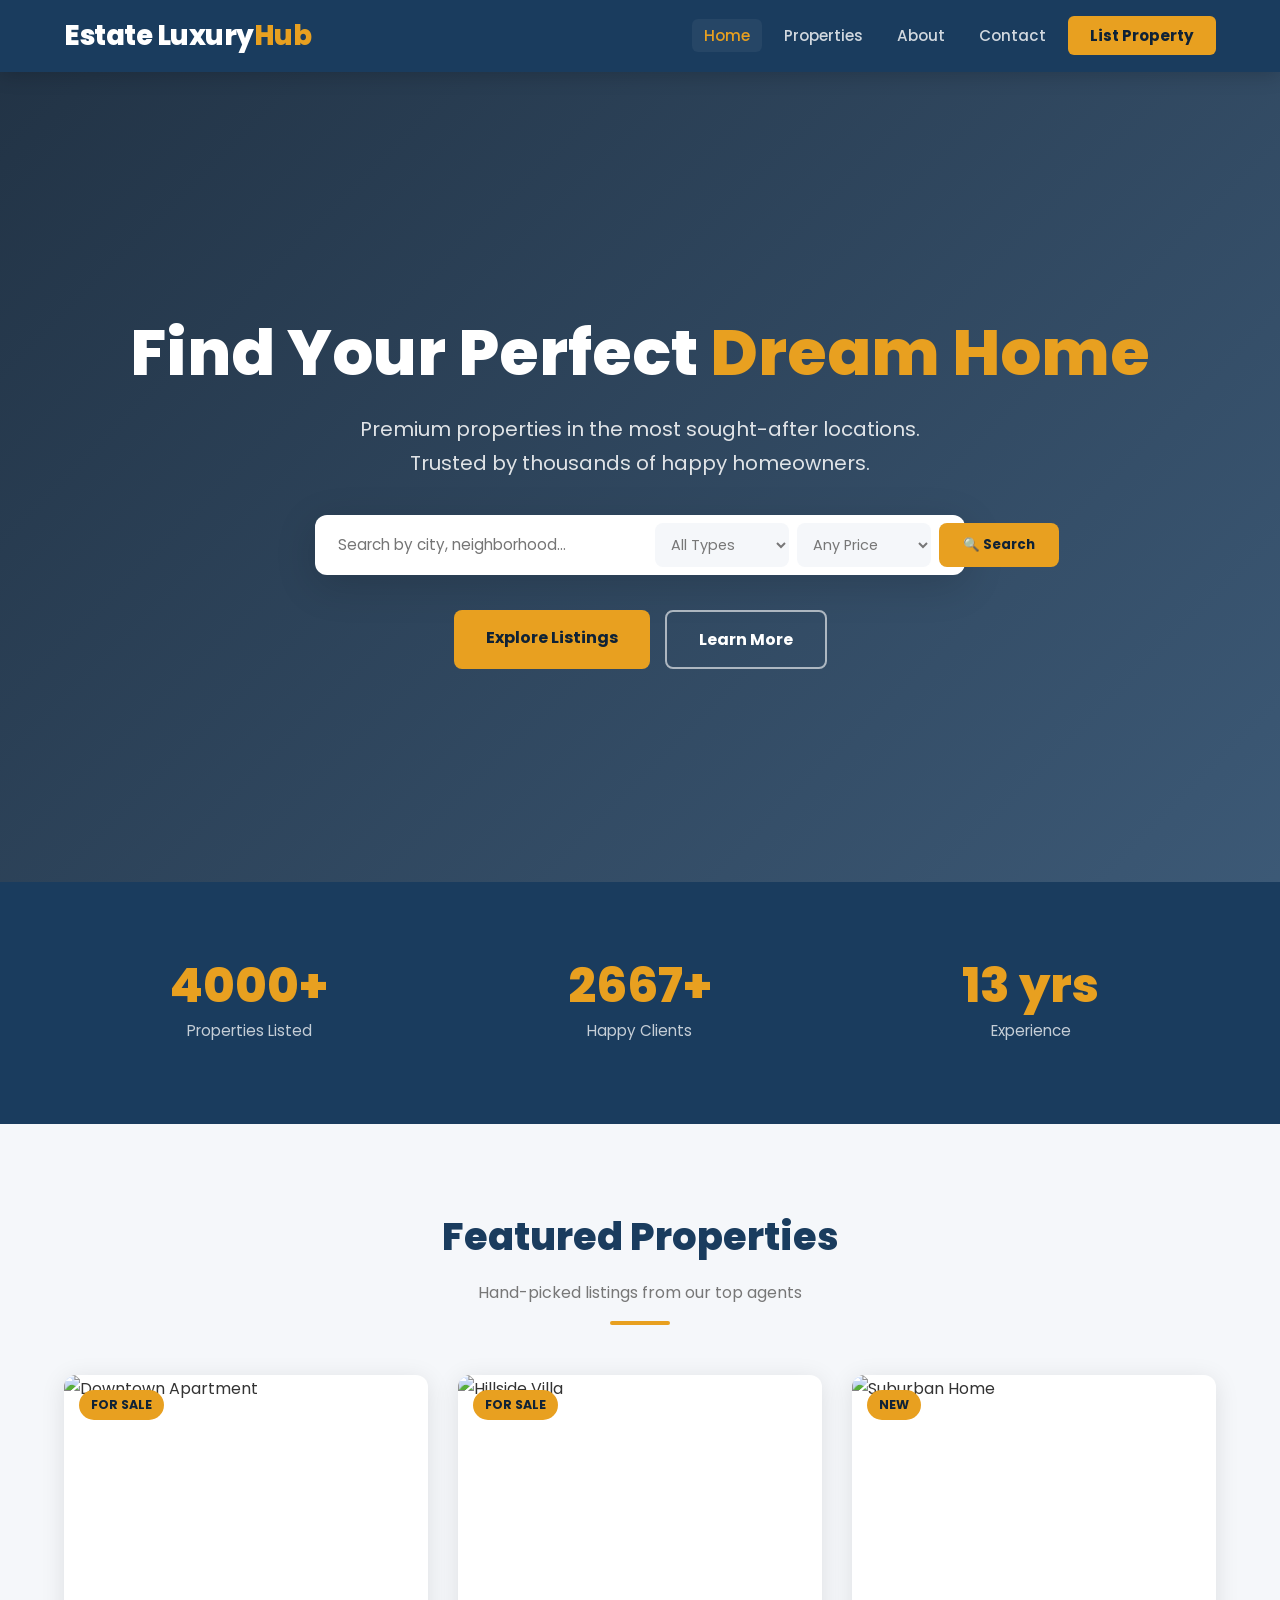
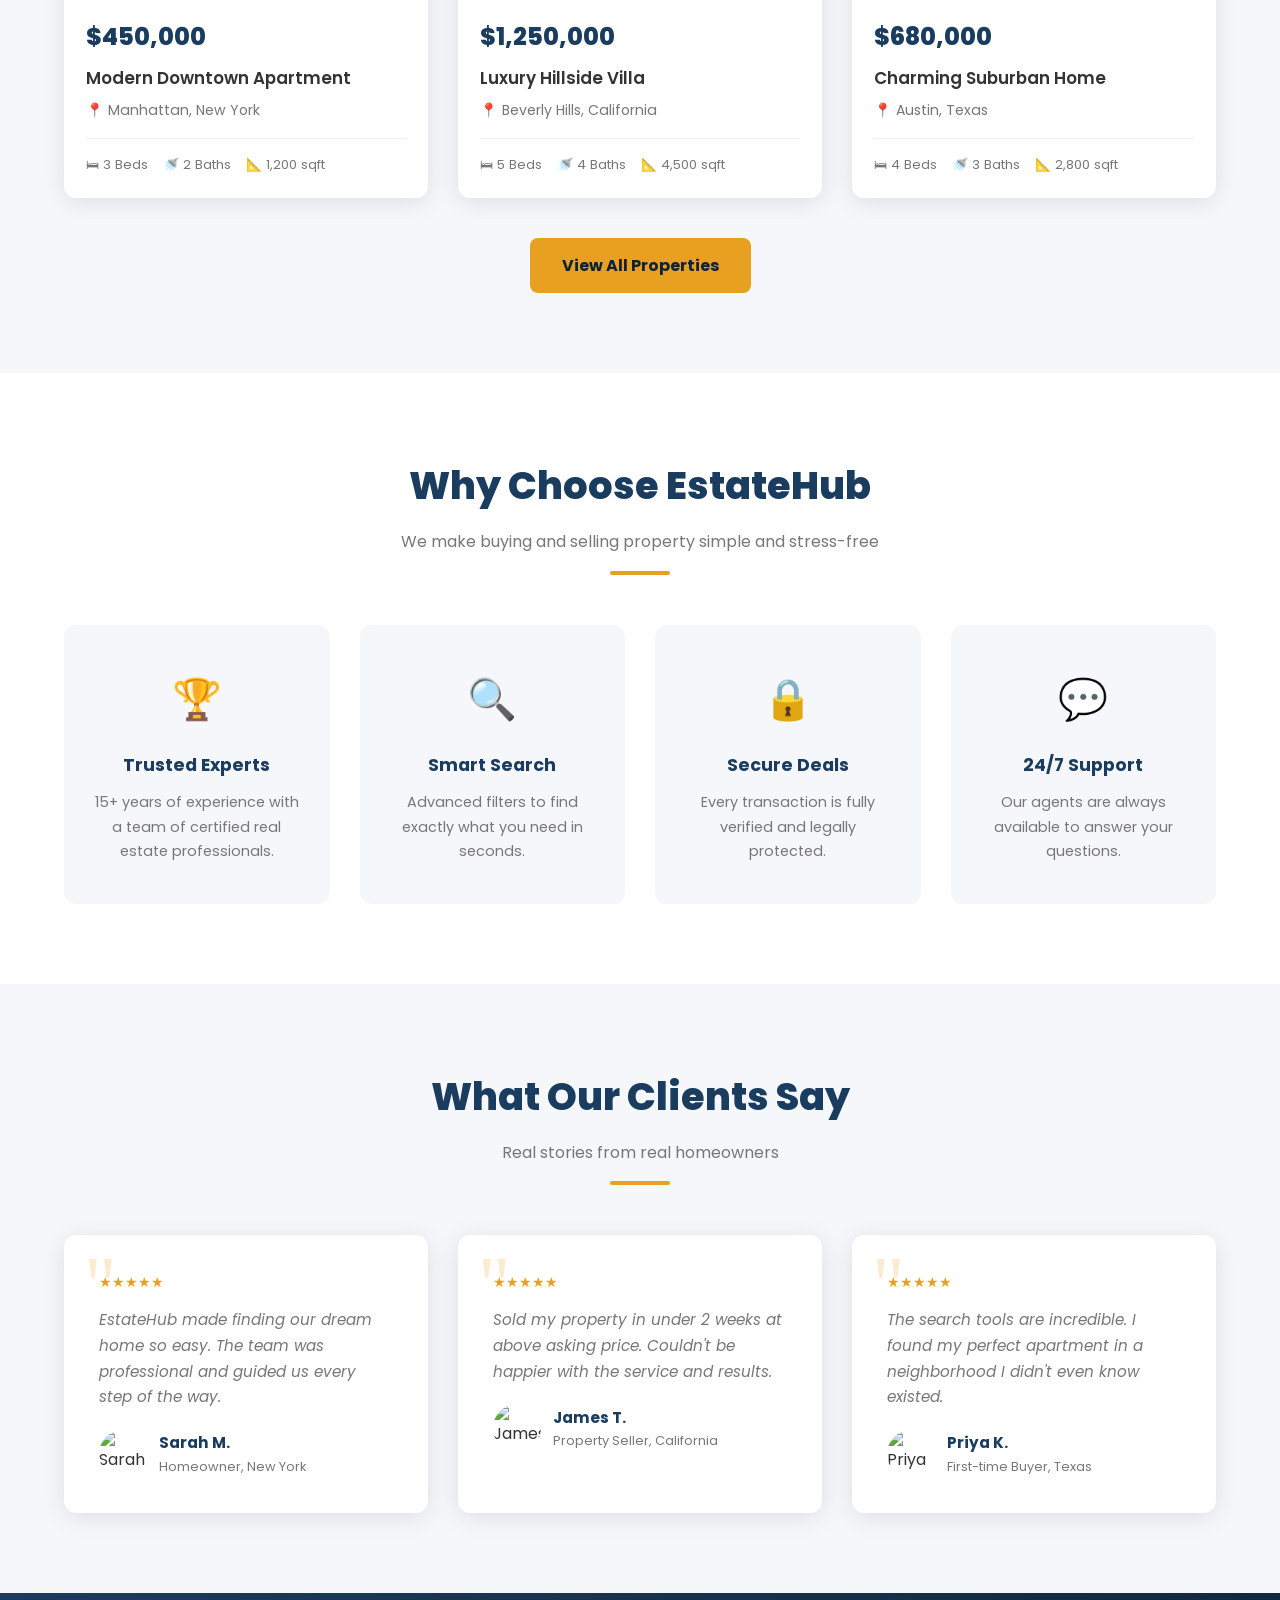
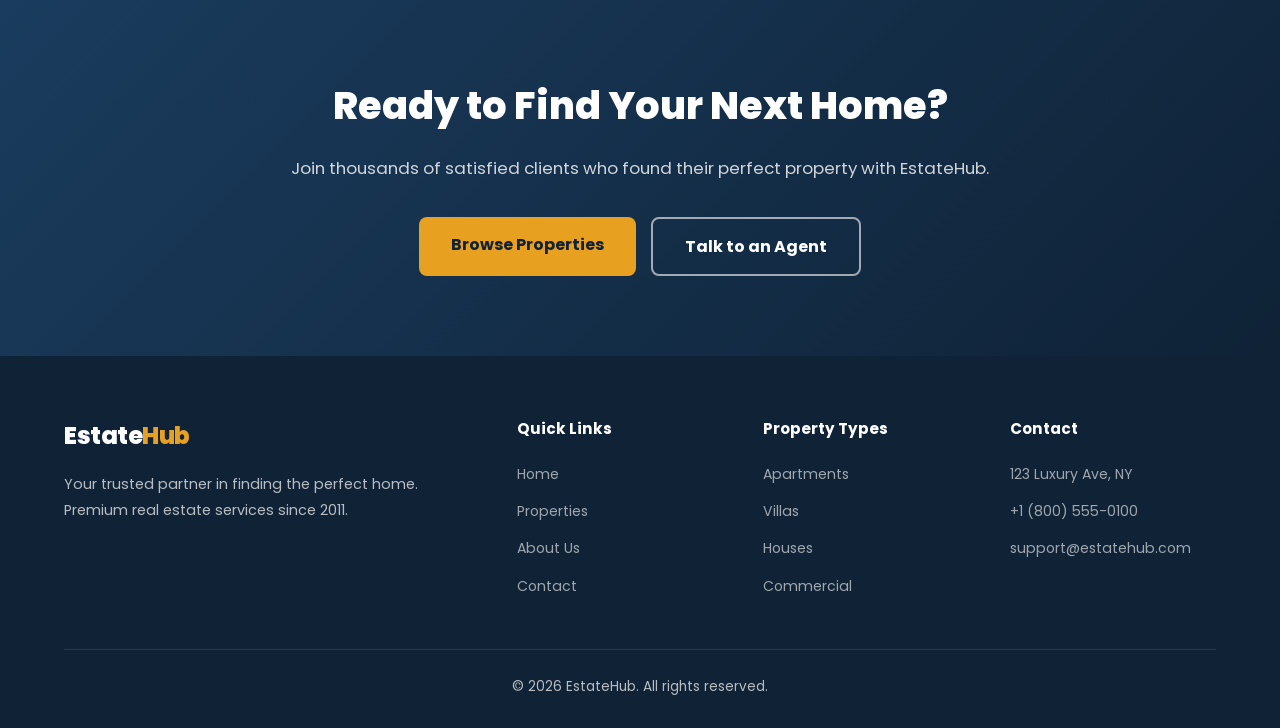
==== commit 020c2405: "update" ====
--- a/index.html
+++ b/index.html
@@ -3,13 +3,13 @@
 <head>
   <meta charset="UTF-8">
   <meta name="viewport" content="width=device-width, initial-scale=1.0">
-  <title> Luxury Real Estate</title>
+  <title>EstateHub | Luxury Real Estate</title>
   <link rel="stylesheet" href="css/style.css">
 </head>
 <body>
 
 <nav>
-  <div class="logo">Estate<span>Hub</span></div>
+  <div class="logo">Estate Luxury<span>Hub</span></div>
   <div class="hamburger" id="hamburger" aria-label="Toggle menu" role="button" tabindex="0">
     <span></span><span></span><span></span>
   </div>
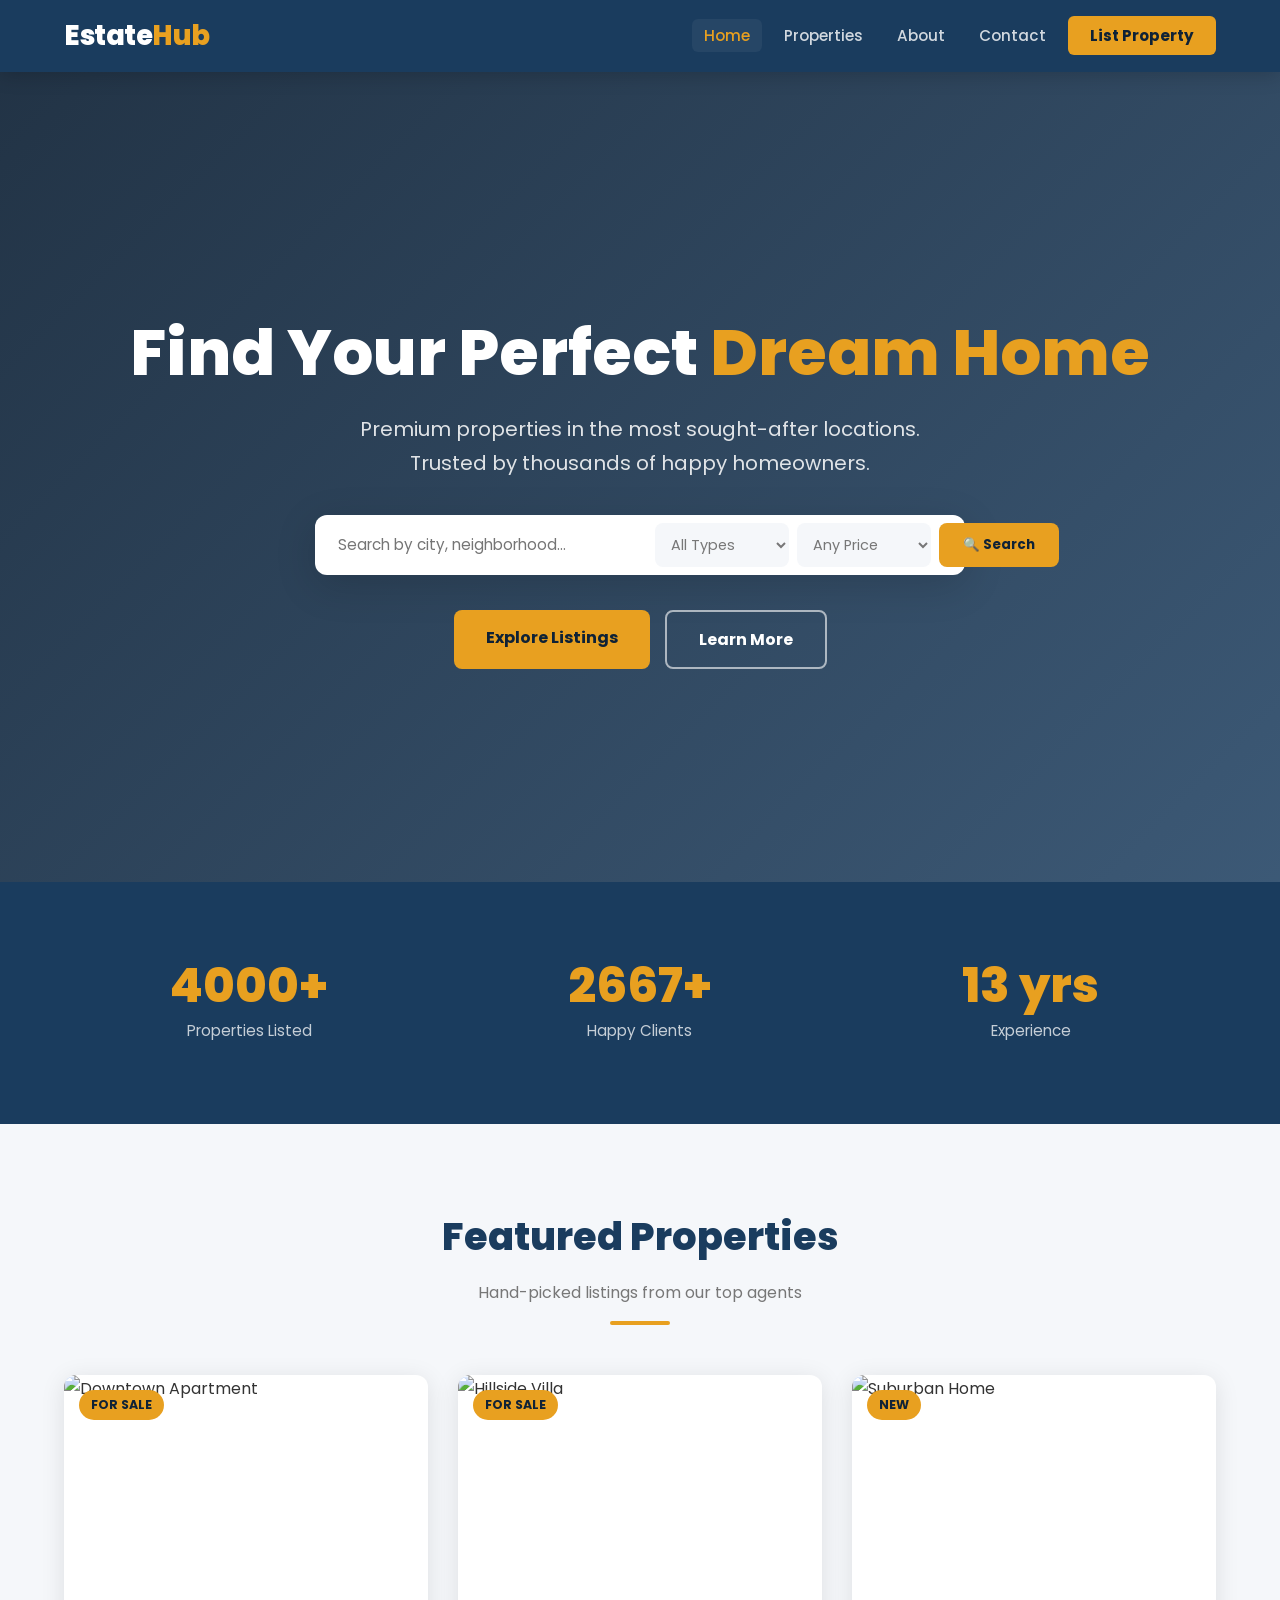
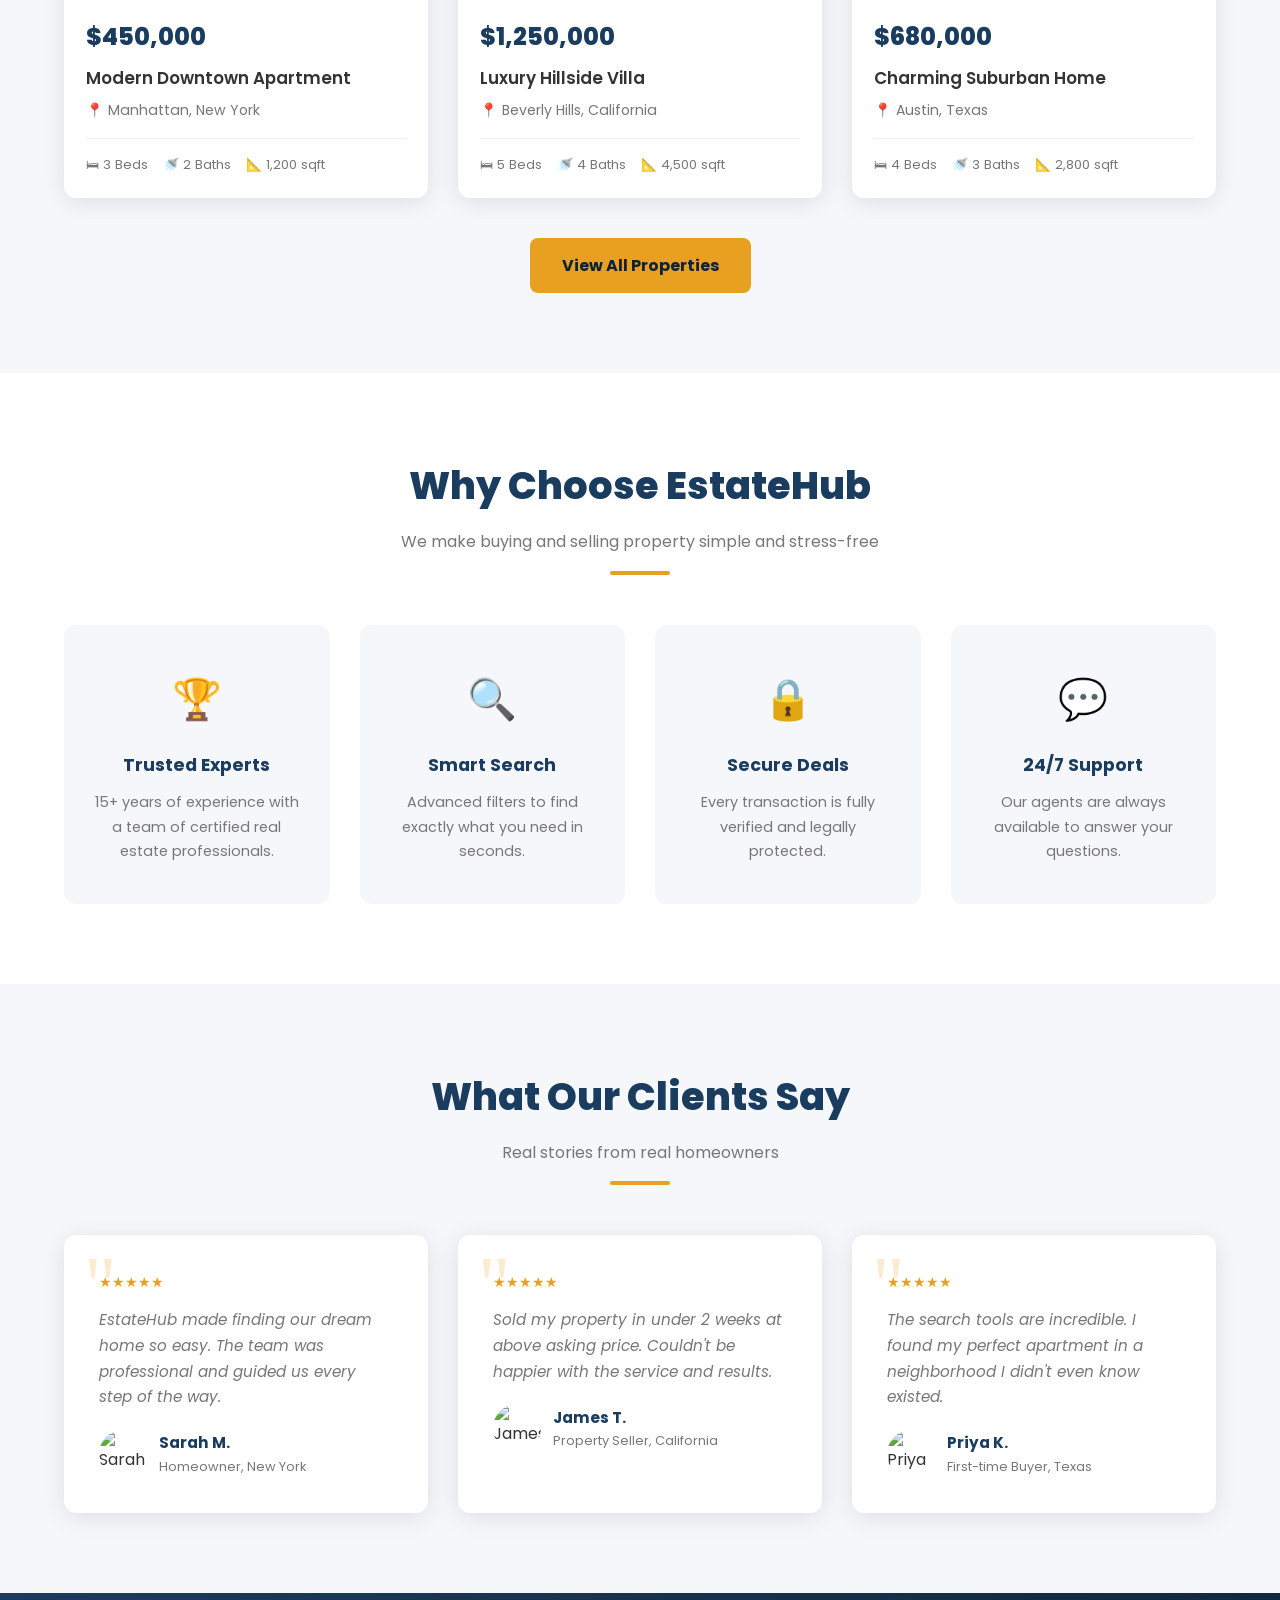
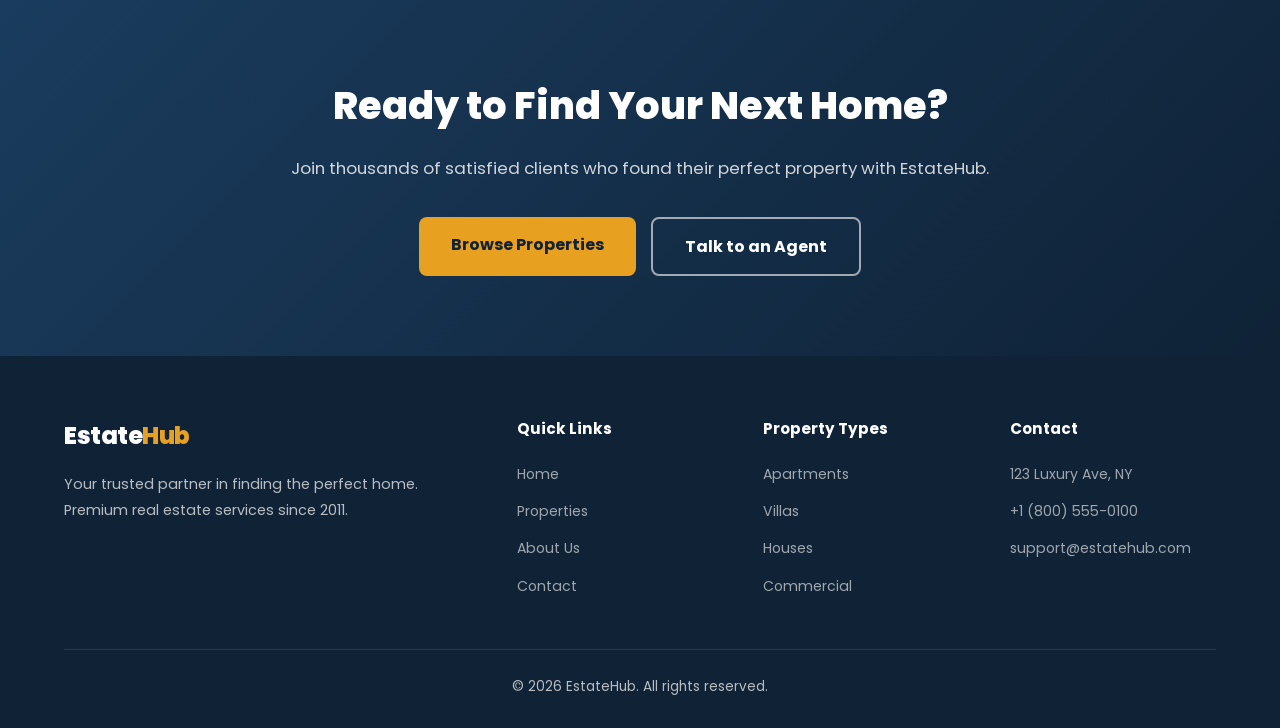
==== commit 9e934eef: "update" ====
--- a/index.html
+++ b/index.html
@@ -9,7 +9,7 @@
 <body>
 
 <nav>
-  <div class="logo">Estate Luxury<span>Hub</span></div>
+  <div class="logo">Estate<span>Hub</span></div>
   <div class="hamburger" id="hamburger" aria-label="Toggle menu" role="button" tabindex="0">
     <span></span><span></span><span></span>
   </div>
